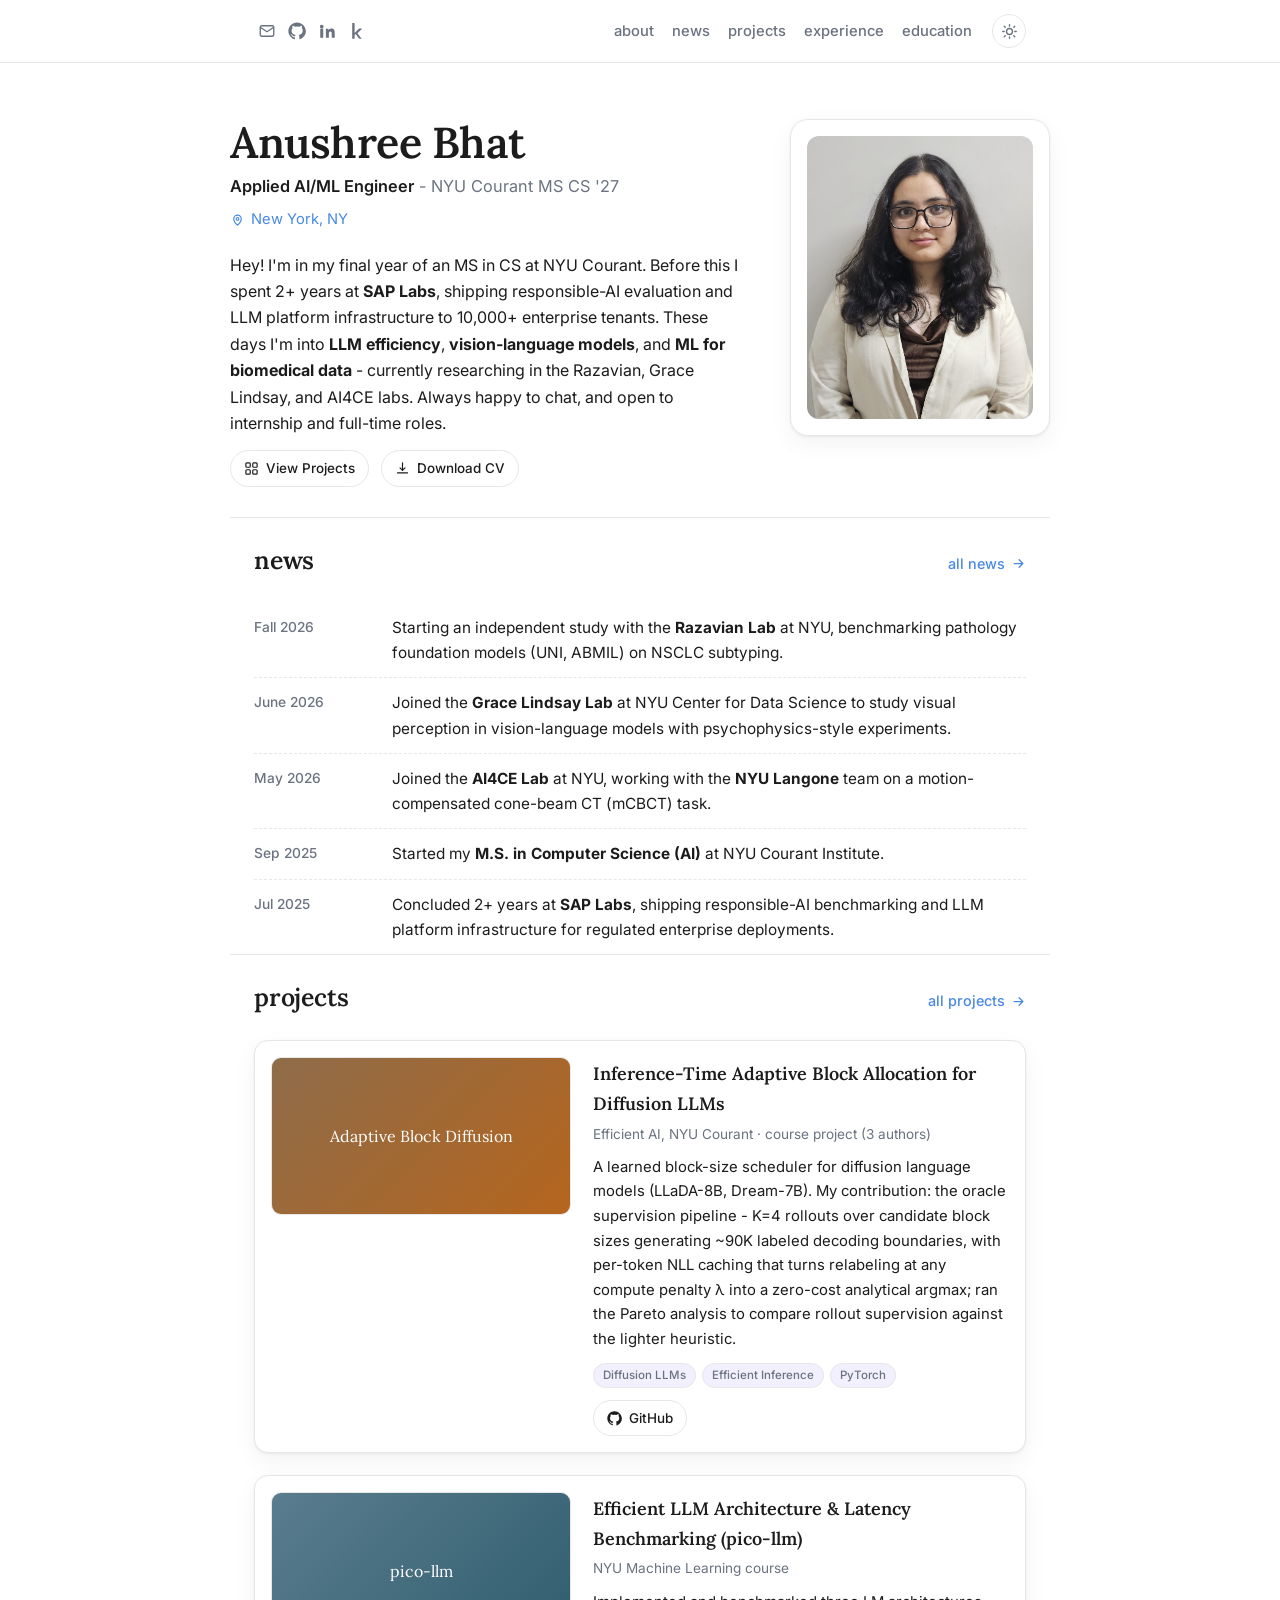
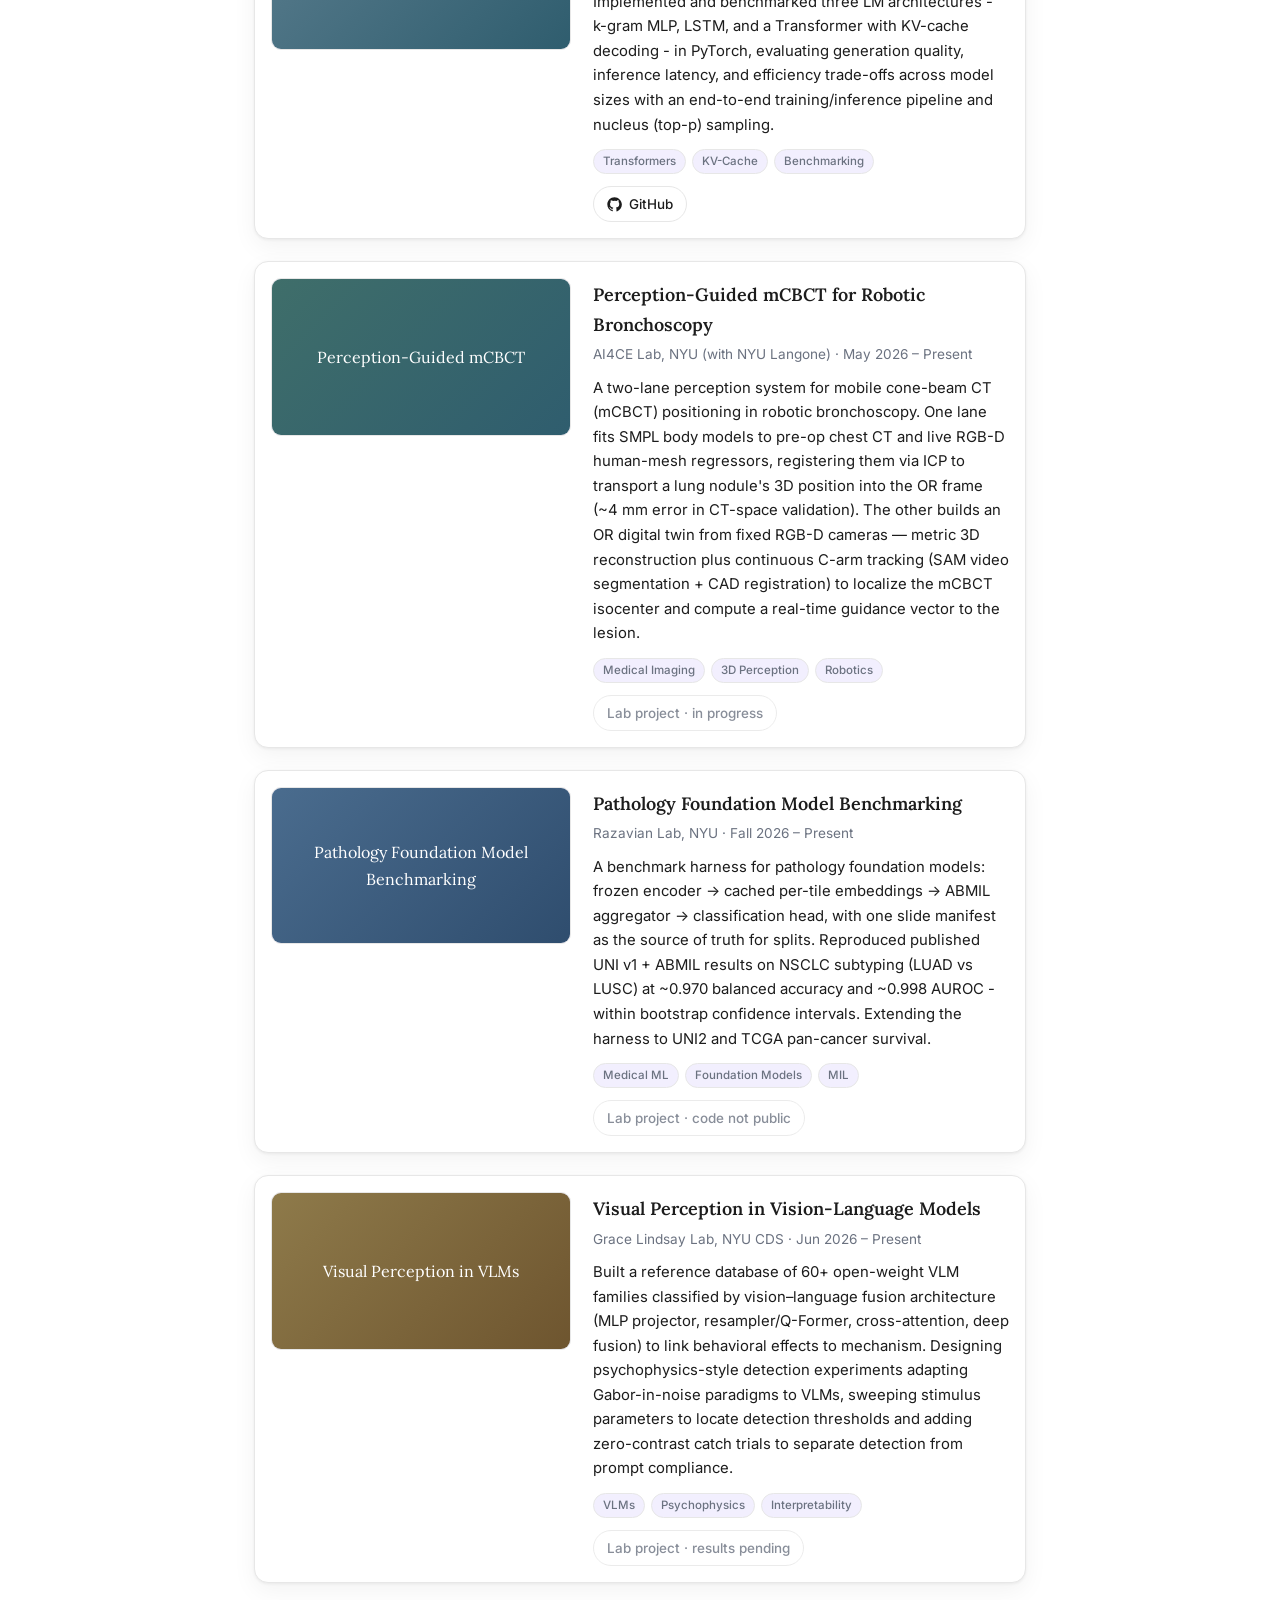
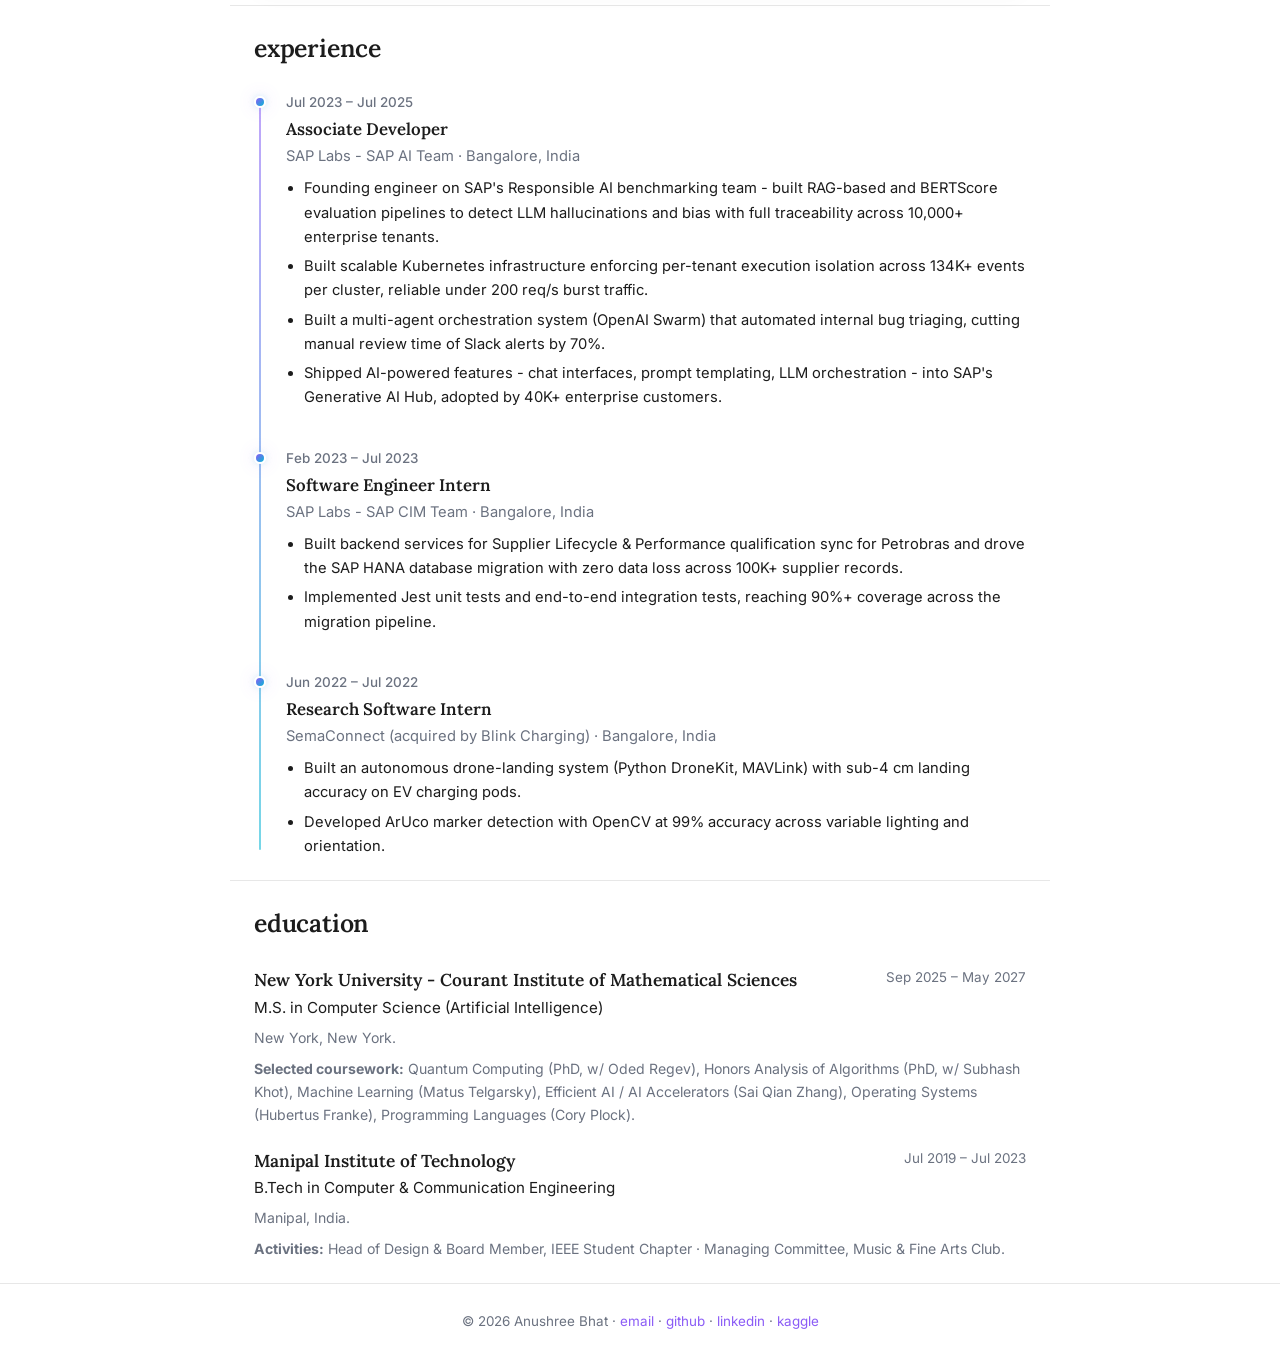
==== index.html @ 4635f07e "Add resume + CV/Projects buttons; update research projects (mCBCT, lab dates); about nav to home" ====
<!doctype html>
<html lang="en">
<head>
  <meta charset="utf-8" />
  <meta name="viewport" content="width=device-width, initial-scale=1" />
  <title>Anushree Bhat</title>
  <meta name="description" content="Anushree Bhat - NYU Courant MS CS '27. Applied ML, LLM systems, and computer vision research." />

  <!-- Fonts -->
  <link rel="preconnect" href="https://fonts.googleapis.com" />
  <link rel="preconnect" href="https://fonts.gstatic.com" crossorigin />
  <link href="https://fonts.googleapis.com/css2?family=Lora:ital,wght@0,400;0,500;0,600;0,700;1,400&family=Inter:wght@300;400;500;600&display=swap" rel="stylesheet" />

  <link rel="stylesheet" href="style.css" />
</head>
<body>

  <!-- ============ NAV ============ -->
  <nav>
    <div class="nav-inner">
      <div class="socials">
        <a href="mailto:anushreebhat2001@gmail.com" title="Email" aria-label="Email">
          <svg viewBox="0 0 24 24" fill="none" stroke="currentColor" stroke-width="1.8"><rect x="3" y="5" width="18" height="14" rx="2"/><path d="m3 7 9 6 9-6"/></svg>
        </a>
        <a href="https://github.com/anushreebhat2001" target="_blank" rel="noopener" title="GitHub" aria-label="GitHub">
          <svg viewBox="0 0 24 24" fill="currentColor"><path d="M12 .5C5.7.5.5 5.7.5 12c0 5.1 3.3 9.4 7.9 10.9.6.1.8-.2.8-.6v-2c-3.2.7-3.9-1.5-3.9-1.5-.5-1.3-1.3-1.7-1.3-1.7-1.1-.7.1-.7.1-.7 1.2.1 1.8 1.2 1.8 1.2 1 1.8 2.8 1.3 3.5 1 .1-.8.4-1.3.7-1.6-2.6-.3-5.3-1.3-5.3-5.7 0-1.3.5-2.3 1.2-3.1-.1-.3-.5-1.5.1-3.1 0 0 1-.3 3.3 1.2a11.5 11.5 0 0 1 6 0C17.3 4.7 18.3 5 18.3 5c.6 1.6.2 2.8.1 3.1.8.8 1.2 1.8 1.2 3.1 0 4.4-2.7 5.4-5.3 5.7.4.4.8 1.1.8 2.2v3.3c0 .4.2.7.8.6 4.6-1.5 7.9-5.8 7.9-10.9C23.5 5.7 18.3.5 12 .5Z"/></svg>
        </a>
        <a href="https://www.linkedin.com/in/anushreebhat2001" target="_blank" rel="noopener" title="LinkedIn" aria-label="LinkedIn">
          <svg viewBox="0 0 24 24" fill="currentColor"><path d="M4.98 3.5a2.5 2.5 0 1 1 0 5 2.5 2.5 0 0 1 0-5ZM3 9h4v12H3V9Zm7 0h3.8v1.7h.1c.5-1 1.8-2 3.7-2 4 0 4.7 2.6 4.7 6V21h-4v-5.3c0-1.3 0-2.9-1.8-2.9s-2 1.4-2 2.8V21h-4V9Z"/></svg>
        </a>
        <a href="https://www.kaggle.com/anushreebhat" target="_blank" rel="noopener" title="Kaggle" aria-label="Kaggle">
          <svg viewBox="0 0 24 24" fill="currentColor"><path d="M18.8 22.1c0 .2-.1.3-.4.3h-3c-.2 0-.4-.1-.6-.3l-4.7-6-1.3 1.3v4.6c0 .2-.1.3-.4.3H6c-.2 0-.4-.1-.4-.3V1.6c0-.2.1-.3.4-.3h2.4c.2 0 .4.1.4.3v13.1l5.7-5.8c.2-.2.4-.3.6-.3h3.1c.2 0 .3.1.4.2 0 .2 0 .3-.1.4l-6 5.8 6.2 7.9c.1.1.1.2.1.2Z"/></svg>
        </a>
      </div>
      <div class="nav-links">
        <a class="page" href="index.html">about</a>
        <a class="page" href="#news">news</a>
        <a class="page" href="#projects">projects</a>
        <a class="page" href="#experience">experience</a>
        <a class="page" href="#education">education</a>
        <button id="theme-toggle" class="theme-toggle" type="button" title="Toggle light / dark" aria-label="Toggle light / dark">
          <svg class="icon-sun" viewBox="0 0 24 24" fill="none" stroke="currentColor" stroke-width="1.9" stroke-linecap="round"><circle cx="12" cy="12" r="4.2"/><path d="M12 2.5v2M12 19.5v2M4.6 4.6l1.4 1.4M18 18l1.4 1.4M2.5 12h2M19.5 12h2M4.6 19.4 6 18M18 6l1.4-1.4"/></svg>
          <svg class="icon-moon" viewBox="0 0 24 24" fill="currentColor"><path d="M21 12.8A8.5 8.5 0 1 1 11.2 3a6.8 6.8 0 0 0 9.8 9.8Z"/></svg>
        </button>
      </div>
    </div>
  </nav>

  <span id="top"></span>

  <!-- ============ HERO / ABOUT ============ -->
  <header class="hero wrap" id="about">
    <div class="hero-grid">
      <div>
        <h1 class="name">Anushree Bhat</h1>
        <p class="tagline"><strong>Applied AI/ML Engineer</strong> - NYU Courant MS CS '27</p>
        <p class="location">
          <svg viewBox="0 0 24 24" fill="none" stroke="currentColor" stroke-width="1.9" stroke-linecap="round" stroke-linejoin="round"><path d="M12 21s-6-5.3-6-10a6 6 0 0 1 12 0c0 4.7-6 10-6 10Z"/><circle cx="12" cy="11" r="2.2"/></svg>
          New York, NY
        </p>
        <div class="bio">
          <p>
            Hey! I'm in my final year of an MS in CS at NYU Courant. Before this I spent 2+ years at
            <strong>SAP Labs</strong>, shipping responsible-AI evaluation and LLM platform infrastructure
            to 10,000+ enterprise tenants. These days I'm into <strong>LLM efficiency</strong>,
            <strong>vision-language models</strong>, and <strong>ML for biomedical data</strong> - currently
            researching in the Razavian, Grace Lindsay, and AI4CE labs. Always happy to chat, and open to
            internship and full-time roles.
          </p>
        </div>
        <div class="hero-cta">
          <a class="btn btn-primary" href="#projects">
            <svg viewBox="0 0 24 24" fill="none" stroke="currentColor" stroke-width="1.9" stroke-linecap="round" stroke-linejoin="round"><rect x="3" y="3" width="7" height="7" rx="1.5"/><rect x="14" y="3" width="7" height="7" rx="1.5"/><rect x="3" y="14" width="7" height="7" rx="1.5"/><rect x="14" y="14" width="7" height="7" rx="1.5"/></svg>
            View Projects
          </a>
          <a class="btn" href="resume.pdf" target="_blank" rel="noopener" download>
            <svg viewBox="0 0 24 24" fill="none" stroke="currentColor" stroke-width="1.9" stroke-linecap="round" stroke-linejoin="round"><path d="M12 3v12M8 11l4 4 4-4"/><path d="M4 19h16"/></svg>
            Download CV
          </a>
        </div>
      </div>
      <div class="profile-card">
        <div class="profile-photo">
          <img src="profile.png" alt="Anushree Bhat"
               onerror="this.style.display='none'; this.nextElementSibling.style.display='flex';" />
          <div class="monogram" style="display:none">AB</div>
        </div>
      </div>
    </div>
  </header>

  <!-- ============ NEWS (latest 5) ============ -->
  <section class="wrap" id="news">
    <div class="sec-head">
      <h2 class="sec">news</h2>
      <a class="sec-more" href="news.html">all news
        <svg viewBox="0 0 24 24" fill="none" stroke="currentColor" stroke-width="2" stroke-linecap="round" stroke-linejoin="round"><path d="M5 12h14M13 6l6 6-6 6"/></svg>
      </a>
    </div>
    <div class="news">
      <div class="news-row">
        <div class="news-date">Fall 2026</div>
        <div class="news-body">Starting an independent study with the <strong>Razavian Lab</strong> at NYU, benchmarking pathology foundation models (UNI, ABMIL) on NSCLC subtyping.</div>
      </div>
      <div class="news-row">
        <div class="news-date">June 2026</div>
        <div class="news-body">Joined the <strong>Grace Lindsay Lab</strong> at NYU Center for Data Science to study visual perception in vision-language models with psychophysics-style experiments.</div>
      </div>
      <div class="news-row">
        <div class="news-date">May 2026</div>
        <div class="news-body">Joined the <strong>AI4CE Lab</strong> at NYU, working with the <strong>NYU Langone</strong> team on a motion-compensated cone-beam CT (mCBCT) task.</div>
      </div>
      <div class="news-row">
        <div class="news-date">Sep 2025</div>
        <div class="news-body">Started my <strong>M.S. in Computer Science (AI)</strong> at NYU Courant Institute.</div>
      </div>
      <div class="news-row">
        <div class="news-date">Jul 2025</div>
        <div class="news-body">Concluded 2+ years at <strong>SAP Labs</strong>, shipping responsible-AI benchmarking and LLM platform infrastructure for regulated enterprise deployments.</div>
      </div>
    </div>
  </section>

  <!-- ============ PROJECTS ============ -->
  <section class="wrap" id="projects">
    <div class="sec-head">
      <h2 class="sec">projects</h2>
      <a class="sec-more" href="projects.html">all projects
        <svg viewBox="0 0 24 24" fill="none" stroke="currentColor" stroke-width="2" stroke-linecap="round" stroke-linejoin="round"><path d="M5 12h14M13 6l6 6-6 6"/></svg>
      </a>
    </div>
    <div class="projects">

      <!-- P1 -->
      <article class="proj">
        <a class="thumb" href="https://github.com/anushreebhat2001/adaptive-block-size" target="_blank" rel="noopener">
          <img src="https://opengraph.githubassets.com/preview/anushreebhat2001/adaptive-block-size" alt="adaptive-block-size repo preview"
               onerror="this.style.display='none'; this.nextElementSibling.style.display='flex';" />
          <div class="fallback" style="background:linear-gradient(135deg,#8e6c4a,#b5651d)">Adaptive Block Diffusion</div>
        </a>
        <div>
          <div class="proj-title">Inference-Time Adaptive Block Allocation for Diffusion LLMs</div>
          <div class="proj-meta">Efficient AI, NYU Courant · course project (3 authors)</div>
          <div class="proj-desc">
            A learned block-size scheduler for diffusion language models (LLaDA-8B, Dream-7B).
            <span>My contribution:</span> the oracle supervision pipeline - K=4 rollouts over
            candidate block sizes generating ~90K labeled decoding boundaries, with per-token NLL caching
            that turns relabeling at any compute penalty λ into a zero-cost analytical argmax; ran the
            Pareto analysis to compare rollout supervision against the lighter heuristic.
          </div>
          <div class="tags"><span class="tag">Diffusion LLMs</span><span class="tag">Efficient Inference</span><span class="tag">PyTorch</span></div>
          <div class="links">
            <a class="btn" href="https://github.com/anushreebhat2001/adaptive-block-size" target="_blank" rel="noopener">
              <svg viewBox="0 0 24 24" fill="currentColor"><path d="M12 .5C5.7.5.5 5.7.5 12c0 5.1 3.3 9.4 7.9 10.9.6.1.8-.2.8-.6v-2c-3.2.7-3.9-1.5-3.9-1.5-.5-1.3-1.3-1.7-1.3-1.7-1.1-.7.1-.7.1-.7 1.2.1 1.8 1.2 1.8 1.2 1 1.8 2.8 1.3 3.5 1 .1-.8.4-1.3.7-1.6-2.6-.3-5.3-1.3-5.3-5.7 0-1.3.5-2.3 1.2-3.1-.1-.3-.5-1.5.1-3.1 0 0 1-.3 3.3 1.2a11.5 11.5 0 0 1 6 0C17.3 4.7 18.3 5 18.3 5c.6 1.6.2 2.8.1 3.1.8.8 1.2 1.8 1.2 3.1 0 4.4-2.7 5.4-5.3 5.7.4.4.8 1.1.8 2.2v3.3c0 .4.2.7.8.6 4.6-1.5 7.9-5.8 7.9-10.9C23.5 5.7 18.3.5 12 .5Z"/></svg>
              GitHub
            </a>
          </div>
        </div>
      </article>

      <!-- P6 pico-llm -->
      <article class="proj">
        <a class="thumb" href="https://github.com/anushreebhat2001/pico-llm" target="_blank" rel="noopener">
          <img src="https://opengraph.githubassets.com/preview/anushreebhat2001/pico-llm" alt="pico-llm repo preview"
               onerror="this.style.display='none'; this.nextElementSibling.style.display='flex';" />
          <div class="fallback" style="background:linear-gradient(135deg,#5a7d8e,#2f5d6e)">pico-llm</div>
        </a>
        <div>
          <div class="proj-title">Efficient LLM Architecture &amp; Latency Benchmarking (pico-llm)</div>
          <div class="proj-meta">NYU Machine Learning course</div>
          <div class="proj-desc">
            Implemented and benchmarked three LM architectures - k-gram MLP, LSTM, and a Transformer
            with KV-cache decoding - in PyTorch, evaluating generation quality, inference latency, and
            efficiency trade-offs across model sizes with an end-to-end training/inference pipeline and
            nucleus (top-p) sampling.
          </div>
          <div class="tags"><span class="tag">Transformers</span><span class="tag">KV-Cache</span><span class="tag">Benchmarking</span></div>
          <div class="links">
            <a class="btn" href="https://github.com/anushreebhat2001/pico-llm" target="_blank" rel="noopener">
              <svg viewBox="0 0 24 24" fill="currentColor"><path d="M12 .5C5.7.5.5 5.7.5 12c0 5.1 3.3 9.4 7.9 10.9.6.1.8-.2.8-.6v-2c-3.2.7-3.9-1.5-3.9-1.5-.5-1.3-1.3-1.7-1.3-1.7-1.1-.7.1-.7.1-.7 1.2.1 1.8 1.2 1.8 1.2 1 1.8 2.8 1.3 3.5 1 .1-.8.4-1.3.7-1.6-2.6-.3-5.3-1.3-5.3-5.7 0-1.3.5-2.3 1.2-3.1-.1-.3-.5-1.5.1-3.1 0 0 1-.3 3.3 1.2a11.5 11.5 0 0 1 6 0C17.3 4.7 18.3 5 18.3 5c.6 1.6.2 2.8.1 3.1.8.8 1.2 1.8 1.2 3.1 0 4.4-2.7 5.4-5.3 5.7.4.4.8 1.1.8 2.2v3.3c0 .4.2.7.8.6 4.6-1.5 7.9-5.8 7.9-10.9C23.5 5.7 18.3.5 12 .5Z"/></svg>
              GitHub
            </a>
          </div>
        </div>
      </article>

      <!-- AI4CE mCBCT bronchoscopy -->
      <article class="proj">
        <div class="thumb">
          <div class="fallback" style="display:flex; background:linear-gradient(135deg,#3f6e6a,#2f5d6e)">Perception-Guided mCBCT</div>
        </div>
        <div>
          <div class="proj-title">Perception-Guided mCBCT for Robotic Bronchoscopy</div>
          <div class="proj-meta">AI4CE Lab, NYU (with NYU Langone) · May 2026 – Present</div>
          <div class="proj-desc">
            A two-lane perception system for mobile cone-beam CT (mCBCT) positioning in robotic
            bronchoscopy. One lane fits SMPL body models to pre-op chest CT and live RGB-D human-mesh
            regressors, registering them via ICP to transport a lung nodule's 3D position into the OR
            frame (~4 mm error in CT-space validation). The other builds an OR digital twin from fixed
            RGB-D cameras — metric 3D reconstruction plus continuous C-arm tracking (SAM video segmentation
            + CAD registration) to localize the mCBCT isocenter and compute a real-time guidance vector to
            the lesion.
          </div>
          <div class="tags"><span class="tag">Medical Imaging</span><span class="tag">3D Perception</span><span class="tag">Robotics</span></div>
          <div class="links">
            <span class="btn disabled">Lab project · in progress</span>
          </div>
        </div>
      </article>

      <!-- P2 Pathology (research, no public repo) -->
      <article class="proj">
        <div class="thumb">
          <div class="fallback" style="display:flex; background:linear-gradient(135deg,#4a6c8e,#2f4d6e)">Pathology Foundation Model Benchmarking</div>
        </div>
        <div>
          <div class="proj-title">Pathology Foundation Model Benchmarking</div>
          <div class="proj-meta">Razavian Lab, NYU · Fall 2026 – Present</div>
          <div class="proj-desc">
            A benchmark harness for pathology foundation models: frozen encoder → cached per-tile embeddings
            → ABMIL aggregator → classification head, with one slide manifest as the source of truth for
            splits. Reproduced published UNI&nbsp;v1 + ABMIL results on NSCLC subtyping (LUAD vs LUSC) at
            ~0.970 balanced accuracy and ~0.998 AUROC - within bootstrap confidence intervals. Extending
            the harness to UNI2 and TCGA pan-cancer survival.
          </div>
          <div class="tags"><span class="tag">Medical ML</span><span class="tag">Foundation Models</span><span class="tag">MIL</span></div>
          <div class="links">
            <span class="btn disabled">Lab project · code not public</span>
          </div>
        </div>
      </article>

      <!-- P3 VLM perception (research, no public repo) -->
      <article class="proj">
        <div class="thumb">
          <div class="fallback" style="display:flex; background:linear-gradient(135deg,#8e7a4a,#6e552f)">Visual Perception in VLMs</div>
        </div>
        <div>
          <div class="proj-title">Visual Perception in Vision-Language Models</div>
          <div class="proj-meta">Grace Lindsay Lab, NYU CDS · Jun 2026 – Present</div>
          <div class="proj-desc">
            Built a reference database of 60+ open-weight VLM families classified by vision–language fusion
            architecture (MLP projector, resampler/Q-Former, cross-attention, deep fusion) to link
            behavioral effects to mechanism. Designing psychophysics-style detection experiments adapting
            Gabor-in-noise paradigms to VLMs, sweeping stimulus parameters to locate detection thresholds
            and adding zero-contrast catch trials to separate detection from prompt compliance.
          </div>
          <div class="tags"><span class="tag">VLMs</span><span class="tag">Psychophysics</span><span class="tag">Interpretability</span></div>
          <div class="links">
            <span class="btn disabled">Lab project · results pending</span>
          </div>
        </div>
      </article>

    </div>
  </section>

  <!-- ============ EXPERIENCE ============ -->
  <section class="wrap" id="experience">
    <h2 class="sec">experience</h2>
    <div class="timeline">
      <div class="tl-item">
        <span class="tl-marker"></span>
        <div class="tl-date">Jul 2023 – Jul 2025</div>
        <div class="xp-role">Associate Developer</div>
        <div class="xp-org">SAP Labs - SAP AI Team · Bangalore, India</div>
        <ul class="xp-bullets">
          <li>Founding engineer on SAP's Responsible AI benchmarking team - built RAG-based and BERTScore evaluation pipelines to detect LLM hallucinations and bias with full traceability across 10,000+ enterprise tenants.</li>
          <li>Built scalable Kubernetes infrastructure enforcing per-tenant execution isolation across 134K+ events per cluster, reliable under 200 req/s burst traffic.</li>
          <li>Built a multi-agent orchestration system (OpenAI Swarm) that automated internal bug triaging, cutting manual review time of Slack alerts by 70%.</li>
          <li>Shipped AI-powered features - chat interfaces, prompt templating, LLM orchestration - into SAP's Generative AI Hub, adopted by 40K+ enterprise customers.</li>
        </ul>
      </div>

      <div class="tl-item">
        <span class="tl-marker"></span>
        <div class="tl-date">Feb 2023 – Jul 2023</div>
        <div class="xp-role">Software Engineer Intern</div>
        <div class="xp-org">SAP Labs - SAP CIM Team · Bangalore, India</div>
        <ul class="xp-bullets">
          <li>Built backend services for Supplier Lifecycle &amp; Performance qualification sync for Petrobras and drove the SAP HANA database migration with zero data loss across 100K+ supplier records.</li>
          <li>Implemented Jest unit tests and end-to-end integration tests, reaching 90%+ coverage across the migration pipeline.</li>
        </ul>
      </div>

      <div class="tl-item">
        <span class="tl-marker"></span>
        <div class="tl-date">Jun 2022 – Jul 2022</div>
        <div class="xp-role">Research Software Intern</div>
        <div class="xp-org">SemaConnect (acquired by Blink Charging) · Bangalore, India</div>
        <ul class="xp-bullets">
          <li>Built an autonomous drone-landing system (Python DroneKit, MAVLink) with sub-4 cm landing accuracy on EV charging pods.</li>
          <li>Developed ArUco marker detection with OpenCV at 99% accuracy across variable lighting and orientation.</li>
        </ul>
      </div>
    </div>
  </section>

  <!-- ============ EDUCATION ============ -->
  <section class="wrap" id="education">
    <h2 class="sec">education</h2>
    <div class="edu">
      <div class="edu-item">
        <div>
          <div class="edu-school">New York University - Courant Institute of Mathematical Sciences</div>
          <div class="edu-degree">M.S. in Computer Science (Artificial Intelligence)</div>
        </div>
        <div class="edu-date">Sep 2025 – May 2027</div>
        <div class="edu-sub">New York, New York.
          <div style="margin-top:8px"><strong>Selected coursework:</strong> Quantum Computing (PhD, w/ Oded Regev), Honors Analysis of Algorithms (PhD, w/ Subhash Khot), Machine Learning (Matus Telgarsky), Efficient AI / AI Accelerators (Sai Qian Zhang), Operating Systems (Hubertus Franke), Programming Languages (Cory Plock).</div>
        </div>
      </div>

      <div class="edu-item">
        <div>
          <div class="edu-school">Manipal Institute of Technology</div>
          <div class="edu-degree">B.Tech in Computer &amp; Communication Engineering</div>
        </div>
        <div class="edu-date">Jul 2019 – Jul 2023</div>
        <div class="edu-sub">Manipal, India.
          <div style="margin-top:8px"><strong>Activities:</strong> Head of Design &amp; Board Member, IEEE Student Chapter · Managing Committee, Music &amp; Fine Arts Club.</div>
        </div>
      </div>
    </div>
  </section>

  <!-- ============ FOOTER ============ -->
  <footer>
    © 2026 Anushree Bhat ·
    <a href="mailto:anushreebhat2001@gmail.com">email</a> ·
    <a href="https://github.com/anushreebhat2001" target="_blank" rel="noopener">github</a> ·
    <a href="https://www.linkedin.com/in/anushreebhat2001" target="_blank" rel="noopener">linkedin</a> ·
    <a href="https://www.kaggle.com/anushreebhat" target="_blank" rel="noopener">kaggle</a>
  </footer>

  <script src="app.js"></script>

</body>
</html>
---- style.css ----
:root {
  --bg: #ffffff;
  --fg: #1c1c1c;
  --muted: #6b7280;
  --line: #e7e7e7;
  --accent: #8b5cf6;                 /* violet */
  --accent-2: #06b6d4;               /* cyan */
  --accent-soft: #f2effe;
  --glow: 0 0 18px rgba(139,92,246,.20), 0 0 6px rgba(6,182,212,.16);
  --glow-strong: 0 0 26px rgba(139,92,246,.32), 0 0 10px rgba(6,182,212,.24);
  --card: #ffffff;
  --shadow: 0 1px 3px rgba(0,0,0,.06), 0 8px 24px rgba(0,0,0,.05);
  --serif: 'Lora', Georgia, 'Times New Roman', serif;
  --sans: 'Inter', -apple-system, BlinkMacSystemFont, 'Segoe UI', sans-serif;
}
/* Dark palette shared by the OS-preference default and the explicit toggle */
@media (prefers-color-scheme: dark) {
  :root:not([data-theme="light"]) {
    --bg: #101015;
    --fg: #e7e7ee;
    --muted: #9aa0b0;
    --line: #262636;
    --accent: #a78bfa;               /* brighter violet on dark */
    --accent-2: #22d3ee;             /* brighter cyan on dark */
    --accent-soft: #1b1830;
    --glow: 0 0 20px rgba(167,139,250,.26), 0 0 8px rgba(34,211,238,.20);
    --glow-strong: 0 0 30px rgba(167,139,250,.42), 0 0 12px rgba(34,211,238,.30);
    --card: #17171f;
    --shadow: 0 1px 3px rgba(0,0,0,.35), 0 8px 24px rgba(0,0,0,.4);
  }
}
:root[data-theme="dark"] {
  --bg: #101015;
  --fg: #e7e7ee;
  --muted: #9aa0b0;
  --line: #262636;
  --accent: #a78bfa;
  --accent-2: #22d3ee;
  --accent-soft: #1b1830;
  --glow: 0 0 20px rgba(167,139,250,.26), 0 0 8px rgba(34,211,238,.20);
  --glow-strong: 0 0 30px rgba(167,139,250,.42), 0 0 12px rgba(34,211,238,.30);
  --card: #17171f;
  --shadow: 0 1px 3px rgba(0,0,0,.35), 0 8px 24px rgba(0,0,0,.4);
}
/* data-theme="light" simply keeps the :root defaults above */

* { box-sizing: border-box; }
html { scroll-behavior: smooth; }
body {
  margin: 0;
  background: var(--bg);
  color: var(--fg);
  font-family: var(--sans);
  font-weight: 400;
  line-height: 1.65;
  -webkit-font-smoothing: antialiased;
}
a { color: var(--accent); text-decoration: none; }
a:hover { text-decoration: underline; }

.wrap { max-width: 820px; margin: 0 auto; padding: 0 24px; }

/* ---------- NAV ---------- */
nav {
  position: sticky; top: 0; z-index: 50;
  background: color-mix(in srgb, var(--bg) 88%, transparent);
  backdrop-filter: saturate(180%) blur(10px);
  border-bottom: 1px solid var(--line);
}
.nav-inner {
  max-width: 820px; margin: 0 auto; padding: 14px 24px;
  display: flex; align-items: center; justify-content: space-between; gap: 16px;
  flex-wrap: wrap;
}
.brand { font-family: var(--serif); font-weight: 600; font-size: 1.12rem; letter-spacing: .2px; }
.brand a { color: var(--fg); }
.nav-links { display: flex; align-items: center; gap: 18px; flex-wrap: wrap; }
.nav-links a.page { color: var(--muted); font-size: .92rem; font-weight: 500; }
.nav-links a.page:hover { color: var(--accent); text-decoration: none; }
.nav-links a.page.active { color: var(--accent); }
.socials { display: flex; align-items: center; gap: 12px; margin-left: 4px; }
.socials a { color: var(--muted); display: inline-flex; }
.socials a:hover { color: var(--accent); }
.socials svg { width: 18px; height: 18px; }

/* Theme toggle */
.theme-toggle {
  display: inline-flex; align-items: center; justify-content: center;
  width: 34px; height: 34px; padding: 0; margin-left: 2px;
  border: 1px solid var(--line); border-radius: 50%;
  background: var(--card); color: var(--muted); cursor: pointer;
  transition: color .15s ease, border-color .15s ease, background .15s ease;
}
.theme-toggle:hover { color: var(--accent); border-color: var(--accent); background: var(--accent-soft); box-shadow: var(--glow); }
.theme-toggle svg { width: 17px; height: 17px; }
.theme-toggle .icon-moon { display: none; }
.theme-toggle .icon-sun { display: block; }
/* Show the icon that represents the CURRENT theme. */
@media (prefers-color-scheme: dark) {
  :root:not([data-theme="light"]) .theme-toggle .icon-sun { display: none; }
  :root:not([data-theme="light"]) .theme-toggle .icon-moon { display: block; }
}
:root[data-theme="dark"] .theme-toggle .icon-sun { display: none; }
:root[data-theme="dark"] .theme-toggle .icon-moon { display: block; }
:root[data-theme="light"] .theme-toggle .icon-sun { display: block; }
:root[data-theme="light"] .theme-toggle .icon-moon { display: none; }

/* ---------- HERO ---------- */
header.hero { padding: 56px 0 8px; }
.hero-grid {
  display: grid; grid-template-columns: 1fr 260px; gap: 44px; align-items: start;
}
h1.name {
  font-family: var(--serif); font-weight: 600; font-size: 2.7rem;
  margin: 0 0 6px; letter-spacing: -.5px; line-height: 1.1;
}
.tagline { color: var(--muted); font-size: 1.02rem; margin: 0 0 8px; }
.tagline strong { color: var(--fg); font-weight: 600; }
.location { display: inline-flex; align-items: center; gap: 6px; color: color-mix(in srgb, var(--accent) 50%, var(--accent-2) 50%); font-size: .92rem; margin: 0 0 20px; }
.location svg { width: 15px; height: 15px; }
.bio p { margin: 0 0 14px; }
.hero-cta { margin: 0 0 22px; display: flex; flex-wrap: wrap; gap: 12px; }
.btn-primary {
  color: #fff; border-color: transparent;
  background: linear-gradient(120deg, var(--accent), var(--accent-2));
}
.btn-primary:hover {
  color: #fff; border-color: transparent;
  background: linear-gradient(120deg, var(--accent), var(--accent-2));
  transform: translateY(-1px);
}
.btn-primary svg { width: 16px; height: 16px; }
/* no glow on the hero CTA buttons */
.hero-cta .btn, .hero-cta .btn:hover { box-shadow: none; }
/* Profile card */
.profile-card {
  width: 260px; background: var(--card); border: 1px solid var(--line);
  border-radius: 18px; padding: 16px; box-shadow: var(--shadow);
}
.profile-photo {
  position: relative; aspect-ratio: 4 / 5; overflow: hidden; border-radius: 12px;
  background: linear-gradient(135deg, #3a3a44, #22222a);
}
.profile-photo img { width: 100%; height: 100%; object-fit: cover; display: block; }
.profile-photo .monogram {
  width: 100%; height: 100%; display: flex; align-items: center; justify-content: center;
  font-family: var(--serif); font-weight: 600; font-size: 4.6rem; color: #fff;
  user-select: none;
}
.profile-caption { color: var(--muted); font-size: .9rem; margin: 14px 2px 13px; }
.profile-links { display: flex; flex-wrap: wrap; gap: 8px; }
.profile-links .btn { padding: 6px 14px; }

/* ---------- SECTIONS ---------- */
section { padding: 56px 0 40px; border-top: 1px solid var(--line); }
.sec-head {
  display: flex; align-items: baseline; justify-content: space-between;
  gap: 16px; flex-wrap: wrap; margin: 22px 0 22px;
}
.sec-head h2.sec { margin: 0; }
h2.sec {
  font-family: var(--serif); font-weight: 600; font-size: 1.55rem;
  margin: 22px 0 22px; letter-spacing: -.2px;
}
h2.sec .accent { color: var(--accent); }
h2.sec a.sec-link { color: inherit; display: inline-flex; align-items: center; gap: 7px; }
h2.sec a.sec-link:hover { color: var(--accent); text-decoration: none; }
h2.sec a.sec-link .chev { width: 18px; height: 18px; opacity: .55; transition: transform .15s ease, opacity .15s ease; }
h2.sec a.sec-link:hover .chev { transform: translateX(3px); opacity: 1; }

/* "see more" link that sits below a list */
.sec-more-wrap { margin-top: 10px; margin-bottom: 22px; }
.sec-more {
  display: inline-flex; align-items: center; gap: 6px;
  font-size: .9rem; font-weight: 500;
  color: color-mix(in srgb, var(--accent) 50%, var(--accent-2) 50%);
}
.sec-more:hover { color: color-mix(in srgb, var(--accent) 50%, var(--accent-2) 50%); }
.sec-more svg { width: 15px; height: 15px; transition: transform .15s ease; }
.sec-more:hover svg { transform: translateX(3px); }

/* ---------- PAGE HEADER (subpages) ---------- */
.page-header { padding: 48px 0 8px; }
.page-header h1 {
  font-family: var(--serif); font-weight: 600; font-size: 2.3rem;
  margin: 0 0 6px; letter-spacing: -.4px;
}
.page-header .sub { color: var(--muted); margin: 0; }
.back-link { display: inline-flex; align-items: center; gap: 6px; font-size: .9rem; font-weight: 500; margin-bottom: 18px; }
.back-link svg { width: 15px; height: 15px; }

/* ---------- NEWS ---------- */
.news { display: grid; gap: 0; }
.news.full { border-top: 1px solid var(--line); }
.news-row {
  display: grid; grid-template-columns: 120px 1fr; gap: 18px;
  padding: 12px 0; border-bottom: 1px dashed var(--line);
}
.news-row:last-child { border-bottom: none; }
.news-date { color: var(--muted); font-size: .86rem; font-weight: 500; padding-top: 1px; }
.news-body { font-size: .96rem; }

/* ---------- PROJECT FILTER ---------- */
.filters { display: flex; flex-wrap: wrap; gap: 10px; margin: 4px 0 28px; }
.filter-btn {
  font-family: var(--sans); font-size: .86rem; font-weight: 500;
  padding: 6px 15px; border-radius: 100px; cursor: pointer;
  border: 1px solid var(--line); color: var(--muted); background: var(--card);
  transition: color .15s ease, border-color .15s ease, background .15s ease;
}
.filter-btn:hover { color: var(--accent); border-color: var(--accent); box-shadow: var(--glow); }
.filter-btn.active { color: #fff; border-color: transparent; box-shadow: var(--glow); background: linear-gradient(120deg, var(--accent), var(--accent-2)); }
.filter-count { color: var(--muted); font-size: .86rem; margin: -14px 0 22px; }

/* ---------- PROJECTS ---------- */
.projects { display: grid; gap: 22px; margin-bottom: 22px; }
.proj[hidden] { display: none; }
.proj {
  display: grid; grid-template-columns: 300px 1fr; gap: 22px; align-items: start;
  background: var(--card); border: 1px solid var(--line); border-radius: 14px;
  padding: 16px; box-shadow: var(--shadow);
  transition: transform .18s ease, box-shadow .18s ease;
}
.proj:hover { transform: translateY(-2px); border-color: var(--accent); box-shadow: var(--glow); }
.thumb {
  position: relative; aspect-ratio: 1200 / 630; border-radius: 10px; overflow: hidden;
  border: 1px solid var(--line); background: var(--accent-soft);
}
.thumb img { width: 100%; height: 100%; object-fit: cover; display: block; }
.thumb .fallback {
  position: absolute; inset: 0; display: none; flex-direction: column;
  align-items: center; justify-content: center; text-align: center; padding: 14px;
  color: #fff; font-family: var(--serif);
}
.proj-title { font-family: var(--serif); font-weight: 600; font-size: 1.12rem; margin: 2px 0 4px; }
.proj-meta { color: var(--muted); font-size: .85rem; margin: 0 0 10px; }
.proj-desc { font-size: .93rem; margin: 0 0 12px; }
.proj-desc .role { color: var(--accent); font-weight: 500; }
.tags { display: flex; flex-wrap: wrap; gap: 6px; margin-bottom: 12px; }
.tag {
  font-size: .72rem; color: var(--muted); background: var(--accent-soft);
  border: 1px solid var(--line); padding: 2px 9px; border-radius: 100px; font-weight: 500;
}
.links { display: flex; flex-wrap: wrap; gap: 10px; }
.btn {
  display: inline-flex; align-items: center; gap: 7px;
  font-size: .84rem; font-weight: 500; padding: 6px 13px; border-radius: 100px;
  border: 1px solid var(--line); color: var(--fg); background: var(--bg);
  transition: background .15s ease, border-color .15s ease;
}
.btn:hover { text-decoration: none; border-color: var(--accent); color: var(--accent); background: var(--accent-soft); box-shadow: var(--glow); }
.btn svg { width: 15px; height: 15px; }
.btn.disabled { color: var(--muted); cursor: default; opacity: .8; }
.btn.disabled:hover { border-color: var(--line); color: var(--muted); background: var(--bg); }

/* ---------- EXPERIENCE (timeline) ---------- */
.timeline { position: relative; margin-bottom: 22px; }
.timeline::before {
  content: ''; position: absolute; left: 5px; top: 8px; bottom: 8px;
  width: 2px; border-radius: 2px;
  background: linear-gradient(var(--accent), var(--accent-2));
  opacity: .55;
}
.tl-item { position: relative; padding: 0 0 32px 32px; }
.tl-item:last-child { padding-bottom: 0; }
.tl-marker {
  position: absolute; left: 0; top: 5px; width: 12px; height: 12px;
  border-radius: 50%; border: 2px solid var(--bg);
  background: linear-gradient(135deg, var(--accent), var(--accent-2));
  box-shadow: var(--glow); z-index: 1;
}
.tl-date { color: var(--muted); font-size: .84rem; font-weight: 500; margin-bottom: 3px; }
.xp-role { font-family: var(--serif); font-weight: 600; font-size: 1.05rem; }
.xp-org { color: var(--muted); font-size: .92rem; }
.xp-bullets { margin: 8px 0 0; padding-left: 18px; }
.xp-bullets li { font-size: .92rem; margin-bottom: 5px; }

/* ---------- EDUCATION ---------- */
.edu { display: grid; gap: 20px; margin-bottom: 22px; }
.edu-item { display: grid; grid-template-columns: 1fr auto; gap: 4px 18px; }
.edu-school { font-family: var(--serif); font-weight: 600; font-size: 1.08rem; }
.edu-degree { color: var(--fg); font-size: .95rem; }
.edu-sub { color: var(--muted); font-size: .88rem; margin-top: 2px; grid-column: 1 / -1; }
.edu-date { color: var(--muted); font-size: .84rem; white-space: nowrap; text-align: right; }

/* ---------- SKILLS ---------- */
.skill-group { margin-bottom: 12px; }
.skill-group .label { font-weight: 600; font-size: .9rem; }
.skill-group .items { color: var(--muted); font-size: .9rem; }

/* ---------- FOOTER ---------- */
footer { border-top: 1px solid var(--line); padding: 26px 0 40px; text-align: center; color: var(--muted); font-size: .84rem; }

/* ---------- RESPONSIVE ---------- */
@media (max-width: 680px) {
  .hero-grid { grid-template-columns: 1fr; gap: 28px; }
  .profile-card { margin: 0 auto; order: -1; }
  .profile-photo .monogram { font-size: 3.8rem; }
  h1.name { font-size: 2.1rem; }
  .proj { grid-template-columns: 1fr; }
  .news-row { grid-template-columns: 84px 1fr; gap: 12px; }
  .xp-item, .edu-item { grid-template-columns: 1fr; }
  .xp-date, .edu-date { text-align: left; }
}
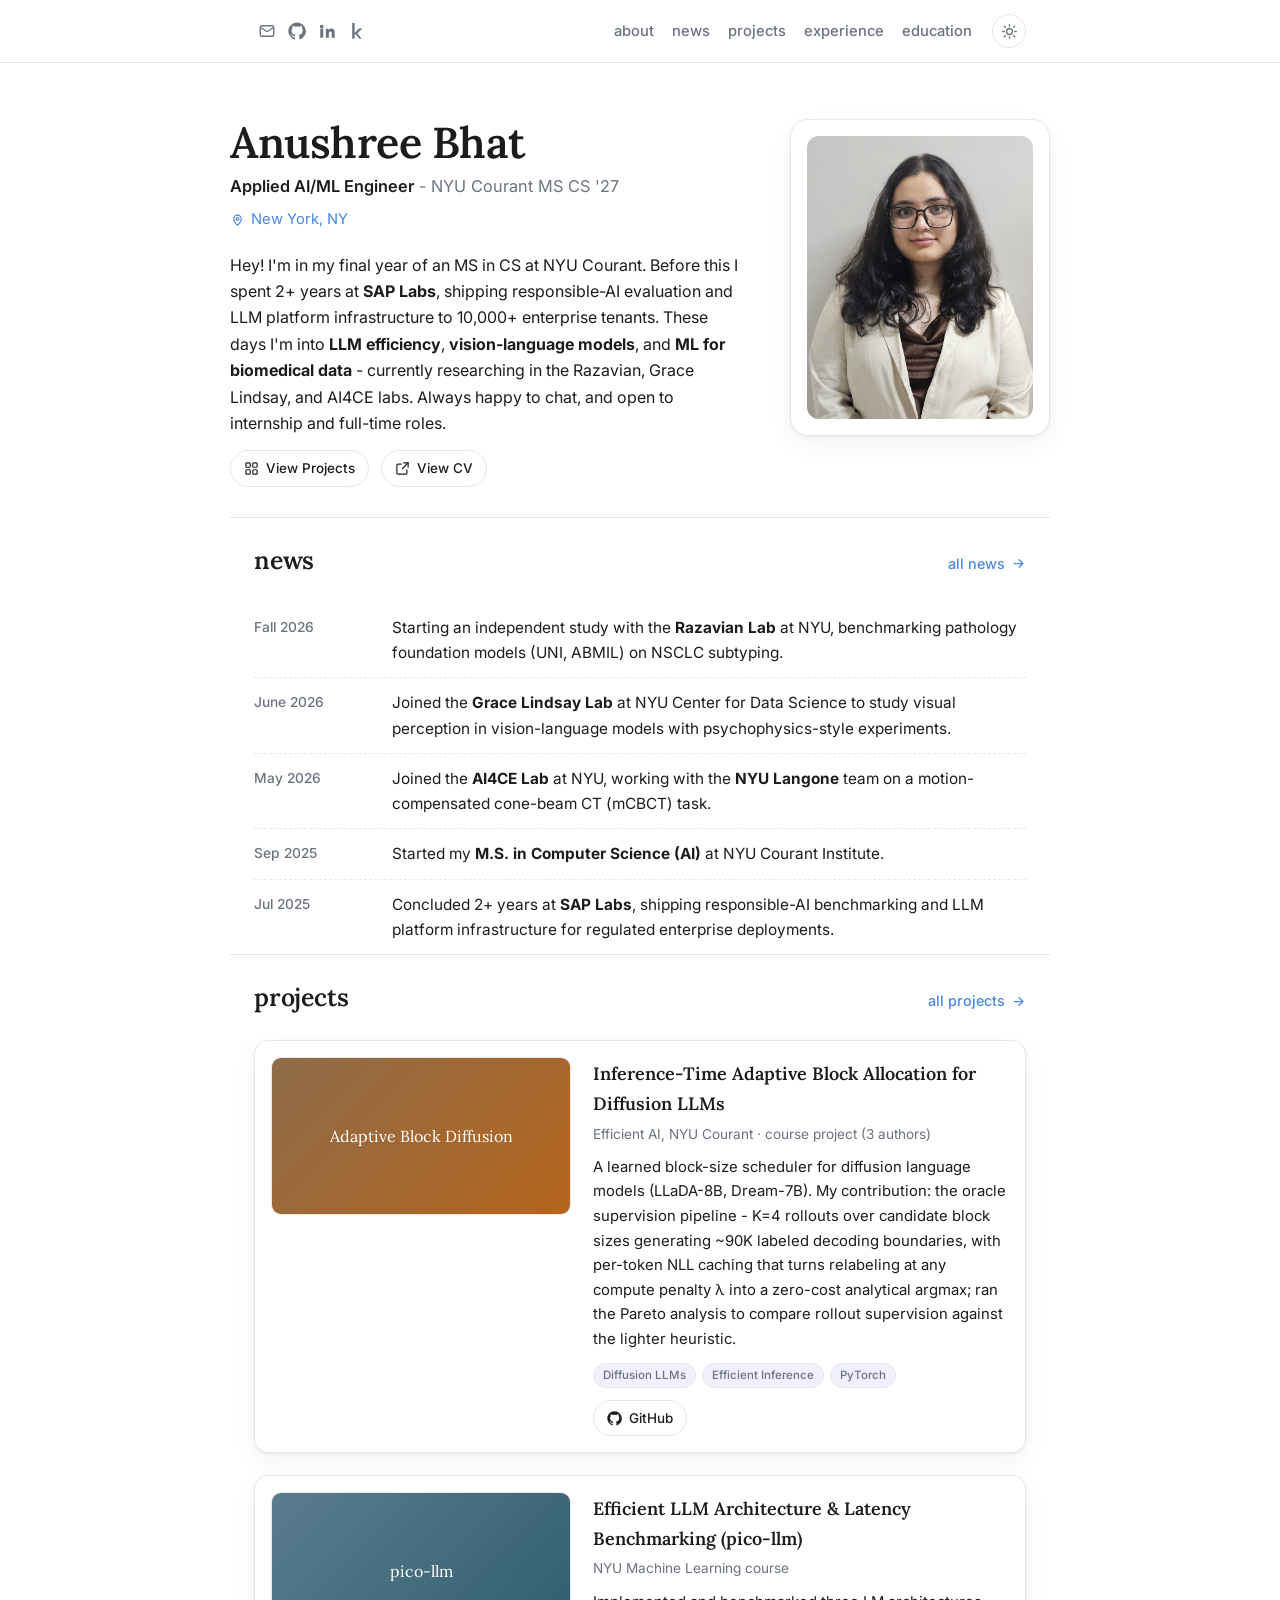
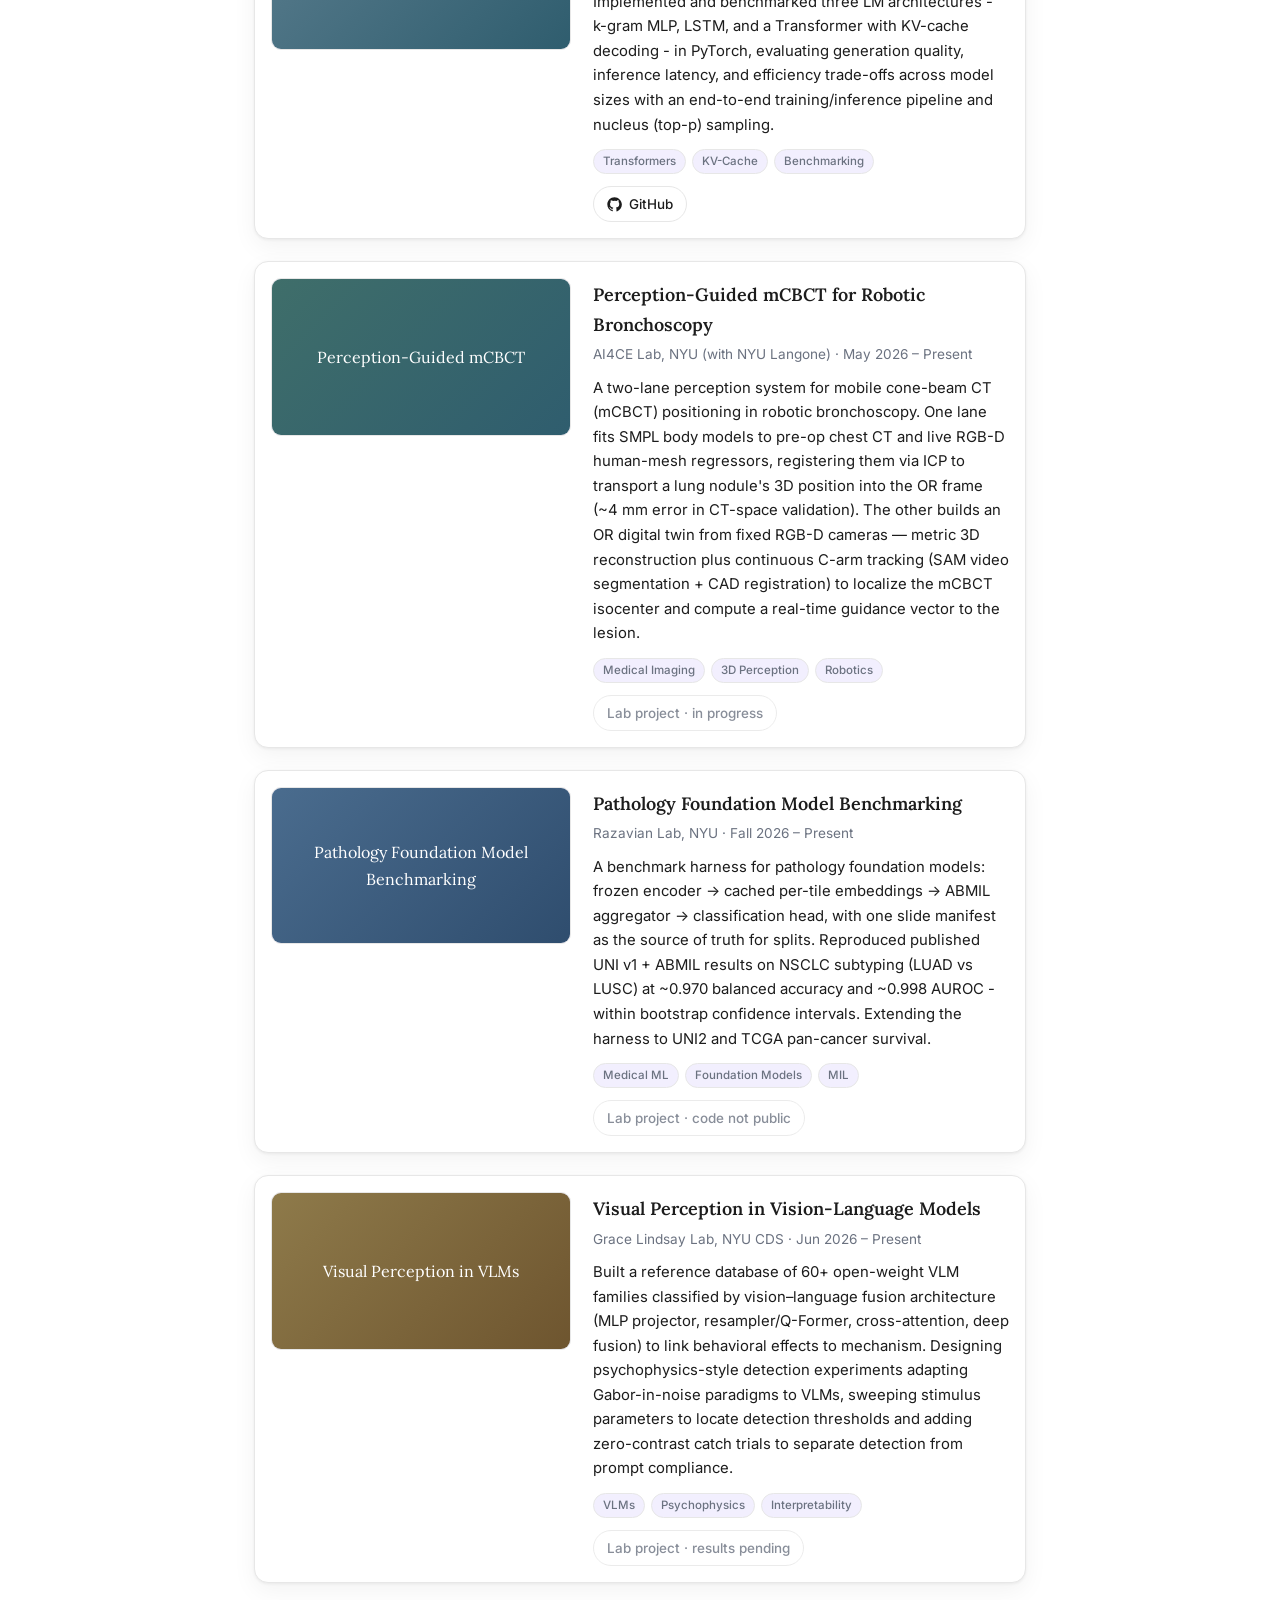
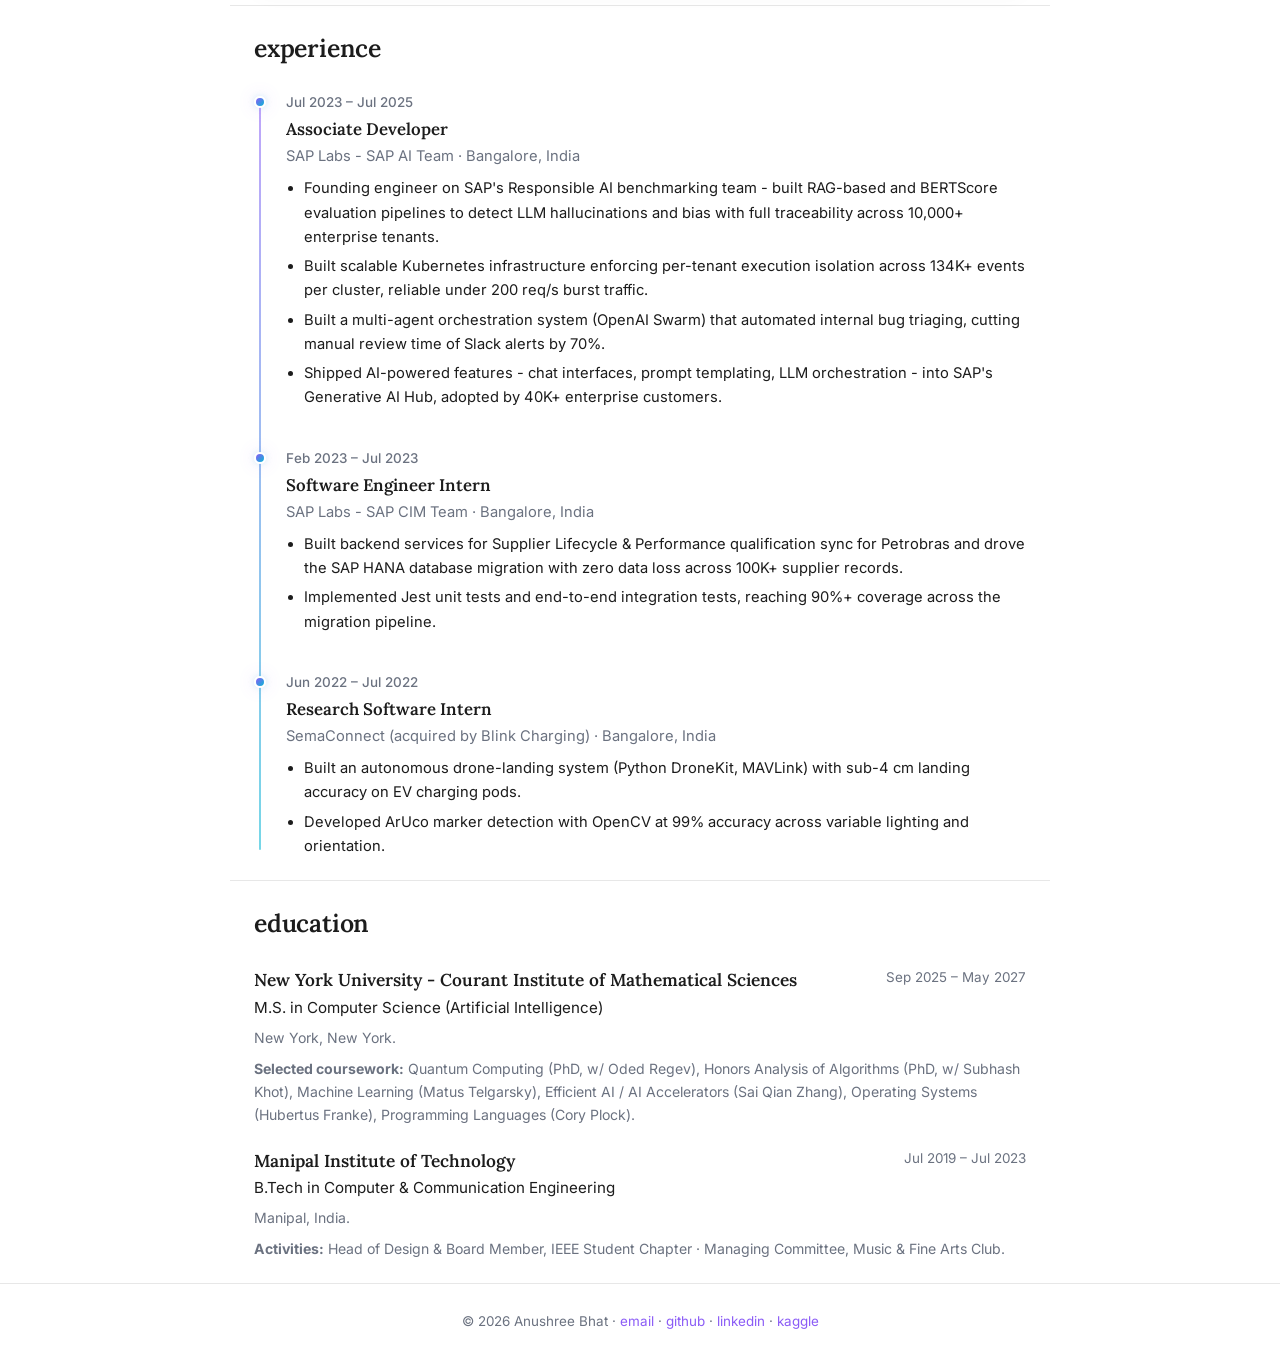
==== commit 904ce978: "Open CV in new tab instead of downloading" ====
--- a/index.html
+++ b/index.html
@@ -73,9 +73,9 @@
             <svg viewBox="0 0 24 24" fill="none" stroke="currentColor" stroke-width="1.9" stroke-linecap="round" stroke-linejoin="round"><rect x="3" y="3" width="7" height="7" rx="1.5"/><rect x="14" y="3" width="7" height="7" rx="1.5"/><rect x="3" y="14" width="7" height="7" rx="1.5"/><rect x="14" y="14" width="7" height="7" rx="1.5"/></svg>
             View Projects
           </a>
-          <a class="btn" href="resume.pdf" target="_blank" rel="noopener" download>
-            <svg viewBox="0 0 24 24" fill="none" stroke="currentColor" stroke-width="1.9" stroke-linecap="round" stroke-linejoin="round"><path d="M12 3v12M8 11l4 4 4-4"/><path d="M4 19h16"/></svg>
-            Download CV
+          <a class="btn" href="resume.pdf" target="_blank" rel="noopener">
+            <svg viewBox="0 0 24 24" fill="none" stroke="currentColor" stroke-width="1.9" stroke-linecap="round" stroke-linejoin="round"><path d="M14 3h7v7"/><path d="M21 3l-9 9"/><path d="M19 14v5a2 2 0 0 1-2 2H5a2 2 0 0 1-2-2V7a2 2 0 0 1 2-2h5"/></svg>
+            View CV
           </a>
         </div>
       </div>
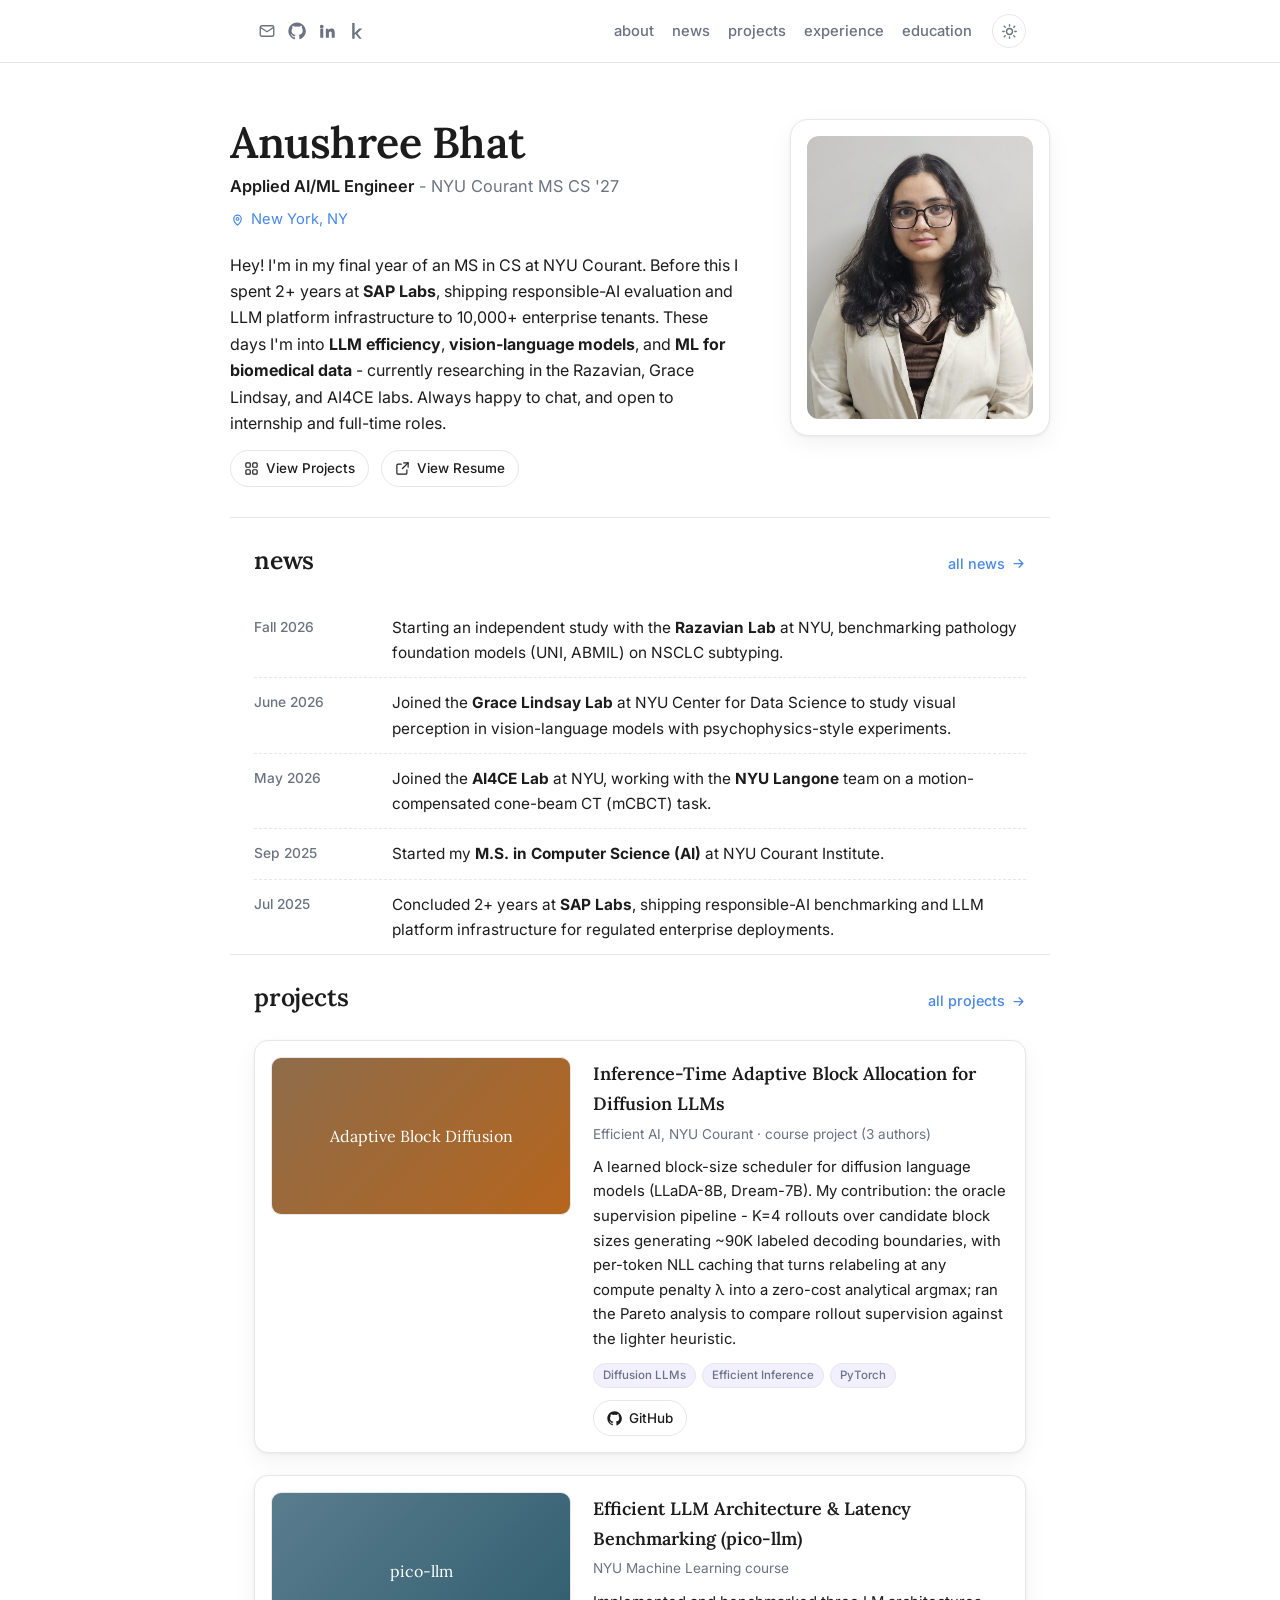
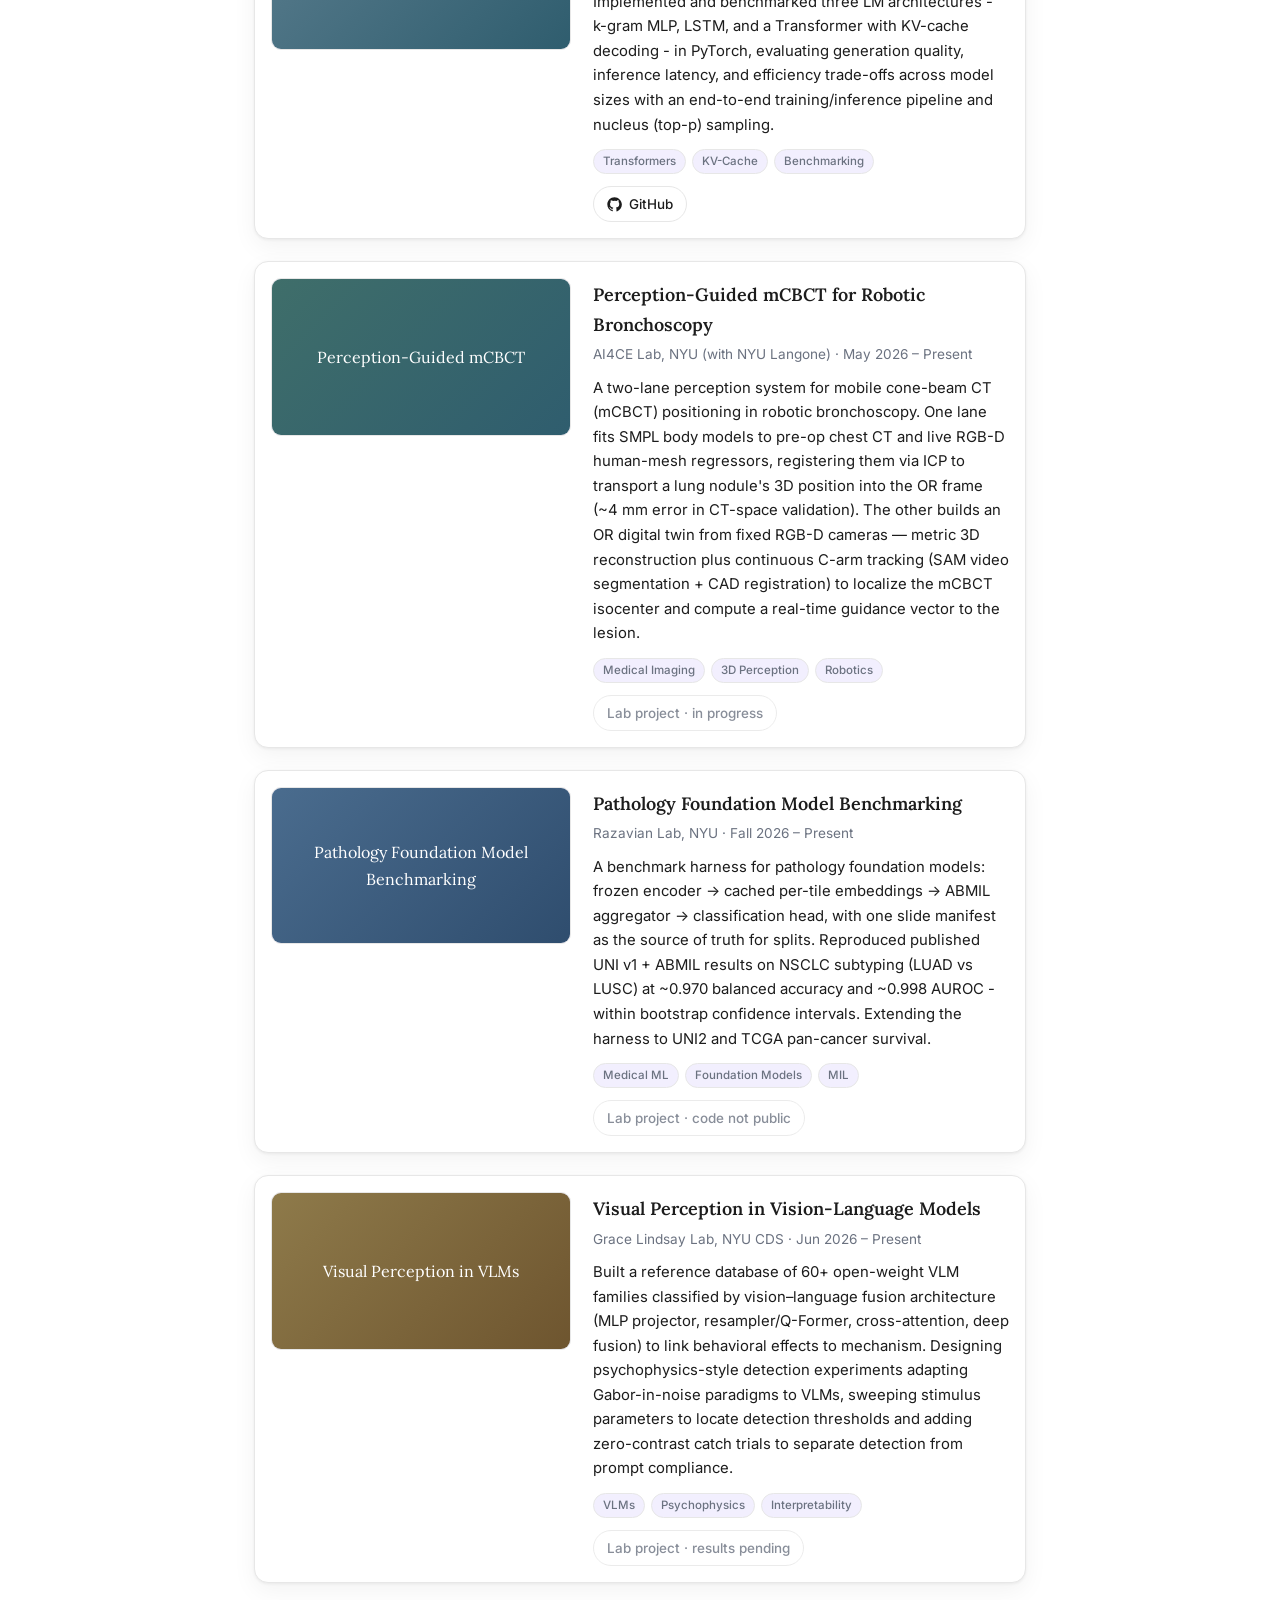
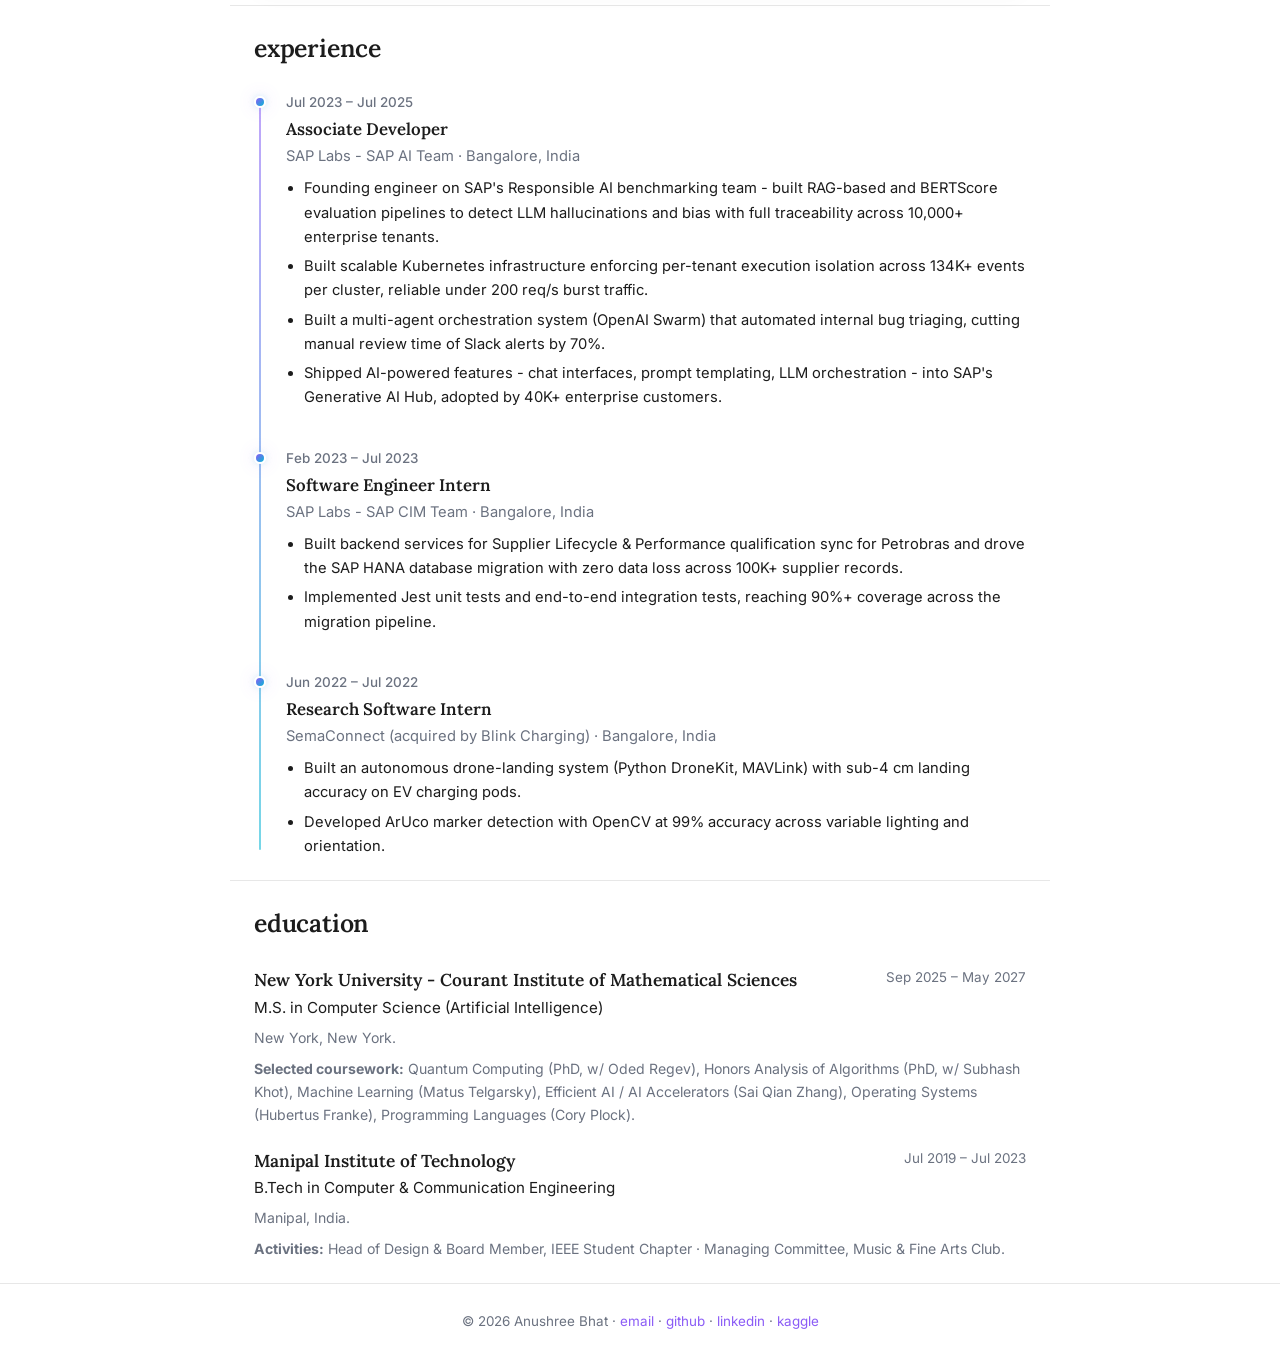
==== commit 9d1c7861: "Relabel CV button to View Resume" ====
--- a/index.html
+++ b/index.html
@@ -33,7 +33,7 @@
         </a>
       </div>
       <div class="nav-links">
-        <a class="page" href="index.html">about</a>
+        <a class="page" href="https://anushreebhat2001.github.io/">about</a>
         <a class="page" href="#news">news</a>
         <a class="page" href="#projects">projects</a>
         <a class="page" href="#experience">experience</a>
@@ -75,7 +75,7 @@
           </a>
           <a class="btn" href="resume.pdf" target="_blank" rel="noopener">
             <svg viewBox="0 0 24 24" fill="none" stroke="currentColor" stroke-width="1.9" stroke-linecap="round" stroke-linejoin="round"><path d="M14 3h7v7"/><path d="M21 3l-9 9"/><path d="M19 14v5a2 2 0 0 1-2 2H5a2 2 0 0 1-2-2V7a2 2 0 0 1 2-2h5"/></svg>
-            View CV
+            View Resume
           </a>
         </div>
       </div>
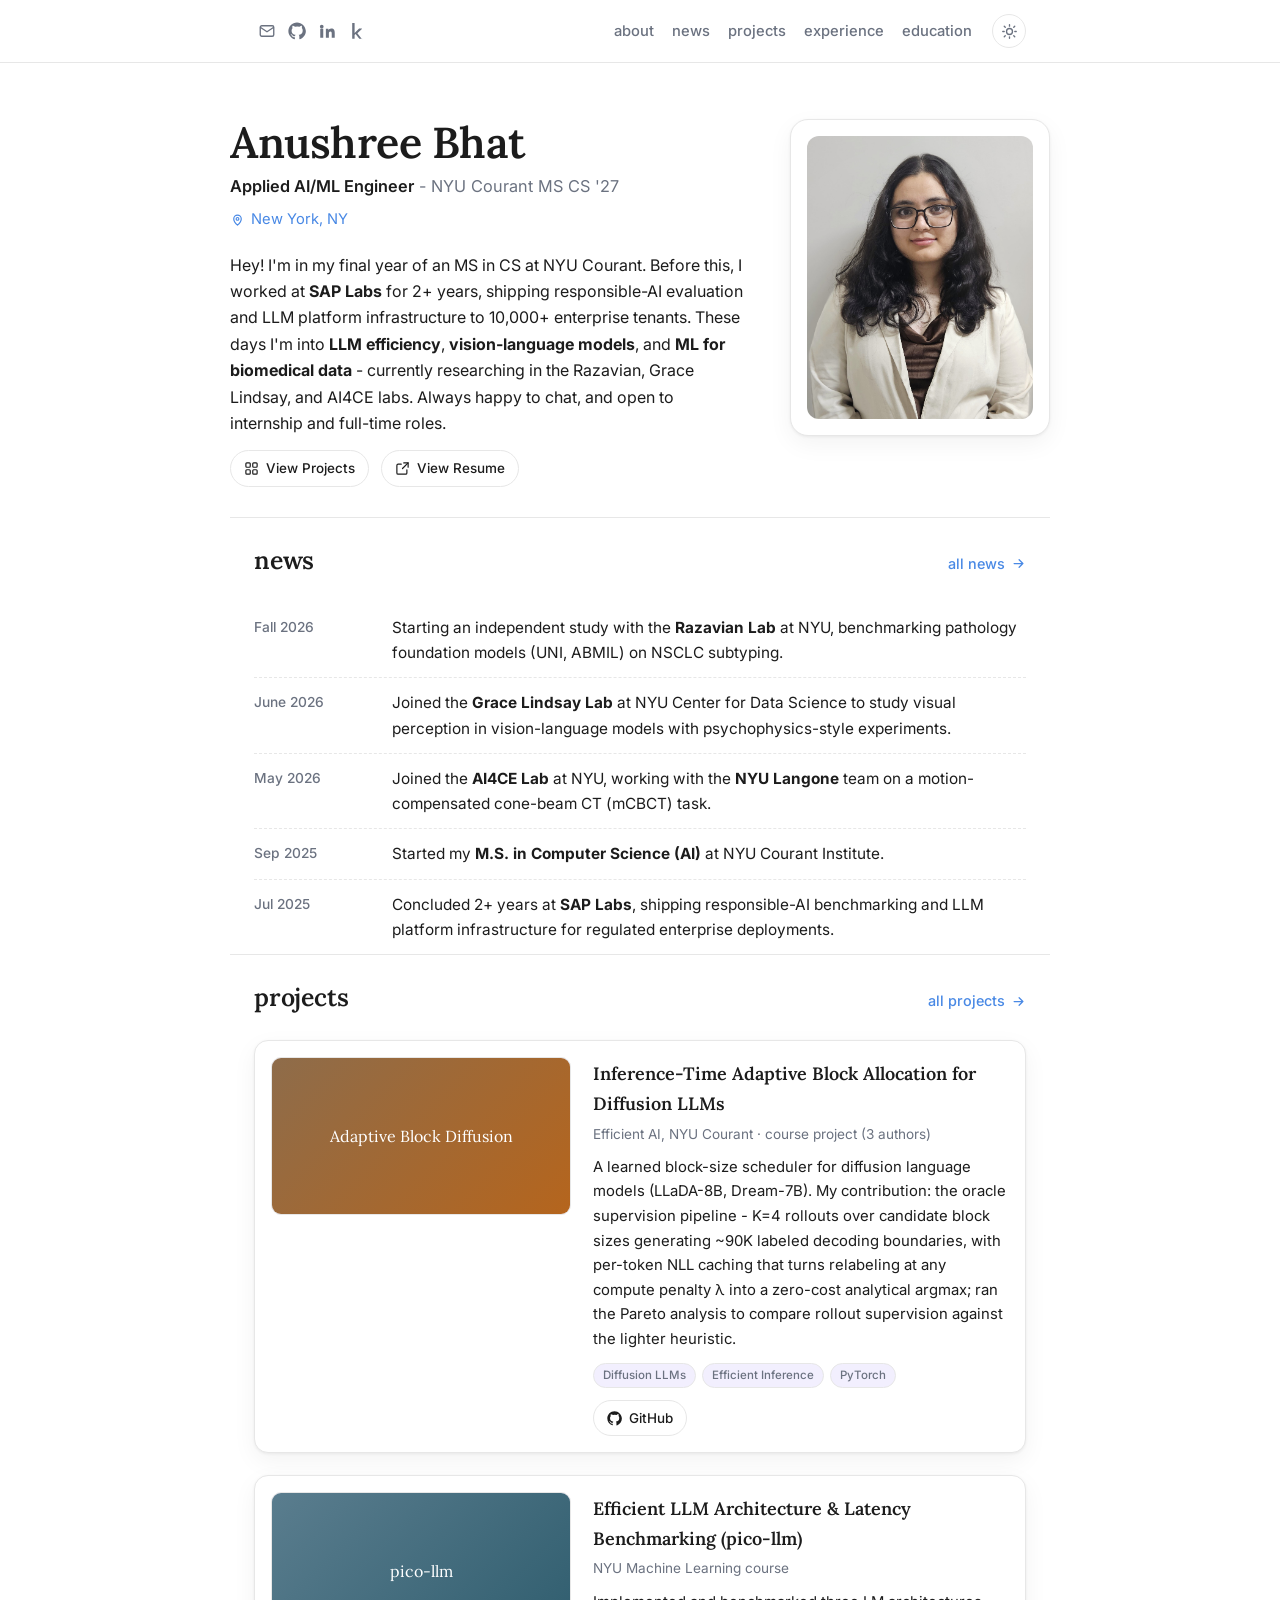
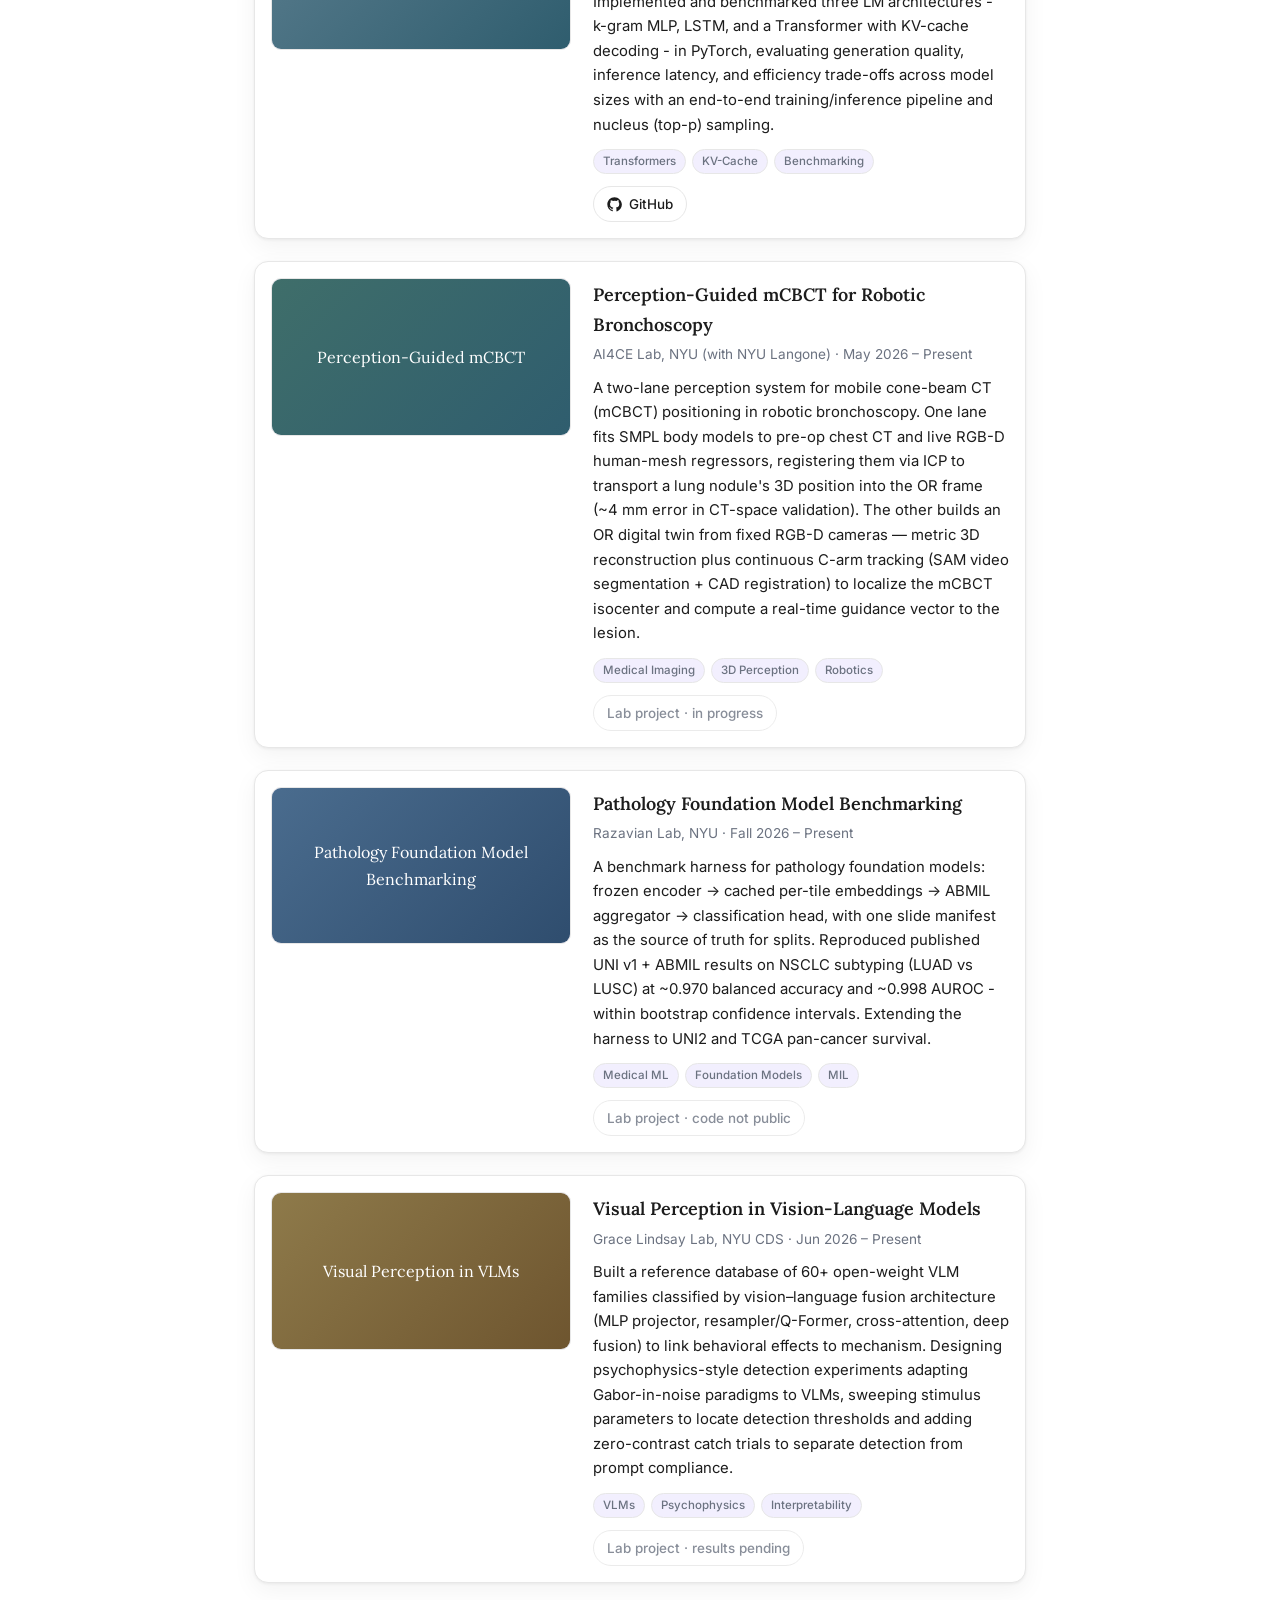
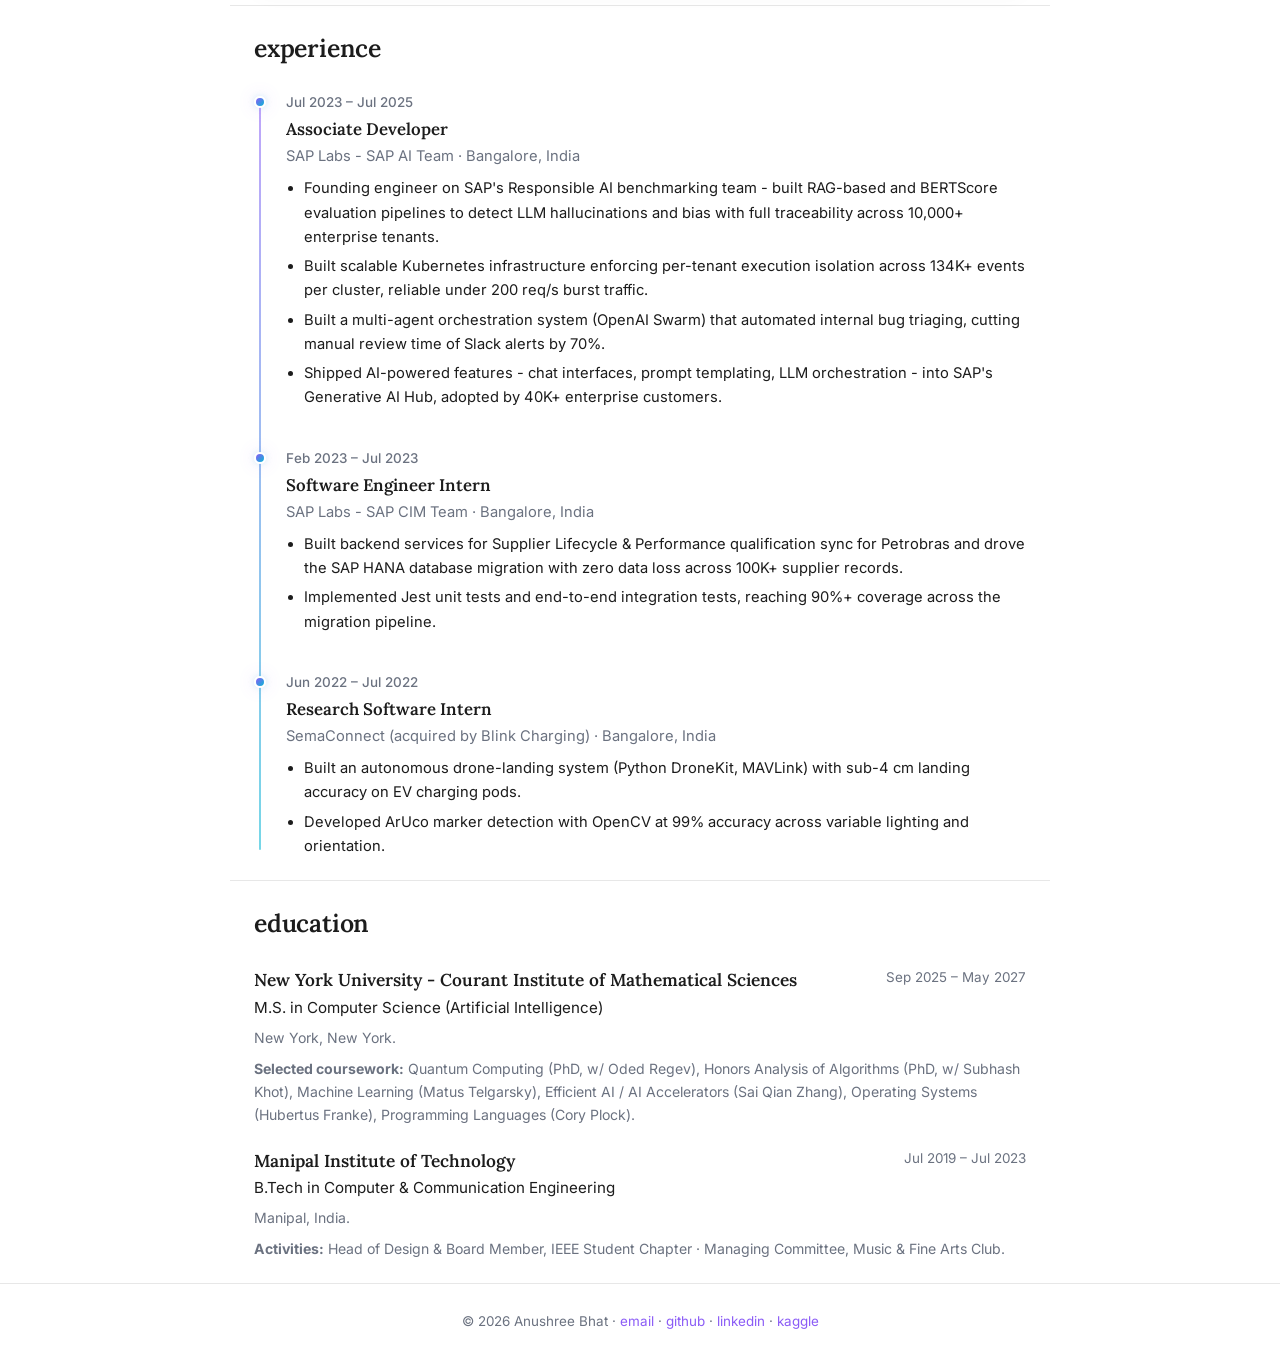
==== commit b0aedae3: "Revise bio text for accuracy and readability Updated bio to correct phrasing and improve clarity." ====
--- a/index.html
+++ b/index.html
@@ -60,8 +60,8 @@
         </p>
         <div class="bio">
           <p>
-            Hey! I'm in my final year of an MS in CS at NYU Courant. Before this I spent 2+ years at
-            <strong>SAP Labs</strong>, shipping responsible-AI evaluation and LLM platform infrastructure
+            Hey! I'm in my final year of an MS in CS at NYU Courant. Before this, I worked at
+            <strong>SAP Labs</strong> for 2+ years, shipping responsible-AI evaluation and LLM platform infrastructure
             to 10,000+ enterprise tenants. These days I'm into <strong>LLM efficiency</strong>,
             <strong>vision-language models</strong>, and <strong>ML for biomedical data</strong> - currently
             researching in the Razavian, Grace Lindsay, and AI4CE labs. Always happy to chat, and open to
--- a/style.css
+++ b/style.css
@@ -292,13 +292,53 @@
 footer { border-top: 1px solid var(--line); padding: 26px 0 40px; text-align: center; color: var(--muted); font-size: .84rem; }
 
 /* ---------- RESPONSIVE ---------- */
+@media (max-width: 820px) {
+  .wrap { padding: 0 20px; }
+  .nav-inner { padding: 12px 20px; }
+}
+
+/* Tablets / large phones */
 @media (max-width: 680px) {
-  .hero-grid { grid-template-columns: 1fr; gap: 28px; }
-  .profile-card { margin: 0 auto; order: -1; }
+  .wrap { padding: 0 18px; }
+
+  /* Nav: socials on top row, page links wrap onto their own row */
+  .nav-inner { padding: 11px 18px; gap: 10px 14px; }
+  .nav-links { gap: 15px; }
+  .nav-links a.page { font-size: .88rem; }
+  .socials { gap: 15px; margin-left: 0; }
+
+  /* Hero */
+  header.hero { padding: 34px 0 8px; }
+  .hero-grid { grid-template-columns: 1fr; gap: 26px; }
+  .profile-card { order: -1; margin: 0 auto; width: 100%; max-width: 240px; }
   .profile-photo .monogram { font-size: 3.8rem; }
-  h1.name { font-size: 2.1rem; }
+  h1.name { font-size: 2.2rem; }
+  .tagline { font-size: .98rem; }
+  .hero-cta .btn { flex: 1 1 auto; justify-content: center; }
+
+  /* Sections */
+  section { padding: 40px 0 32px; }
+  h2.sec { font-size: 1.4rem; }
+  .sec-head { margin: 18px 0 18px; }
+  .page-header { padding: 30px 0 6px; }
+  .page-header h1 { font-size: 1.9rem; }
+
+  /* Cards & rows */
   .proj { grid-template-columns: 1fr; }
-  .news-row { grid-template-columns: 84px 1fr; gap: 12px; }
+  .news-row { grid-template-columns: 76px 1fr; gap: 12px; }
   .xp-item, .edu-item { grid-template-columns: 1fr; }
   .xp-date, .edu-date { text-align: left; }
 }
+
+/* Small phones */
+@media (max-width: 430px) {
+  .nav-inner { justify-content: center; row-gap: 8px; }
+  .socials { width: 100%; justify-content: center; gap: 18px; }
+  .nav-links { width: 100%; justify-content: center; gap: 13px; }
+  h1.name { font-size: 1.95rem; }
+  .name, .bio, .tagline, .location, .hero-cta { text-align: left; }
+  .hero-cta { flex-direction: column; }
+  .hero-cta .btn { width: 100%; }
+  .news-row { grid-template-columns: 1fr; gap: 2px; }
+  .news-date { font-size: .8rem; opacity: .85; }
+}
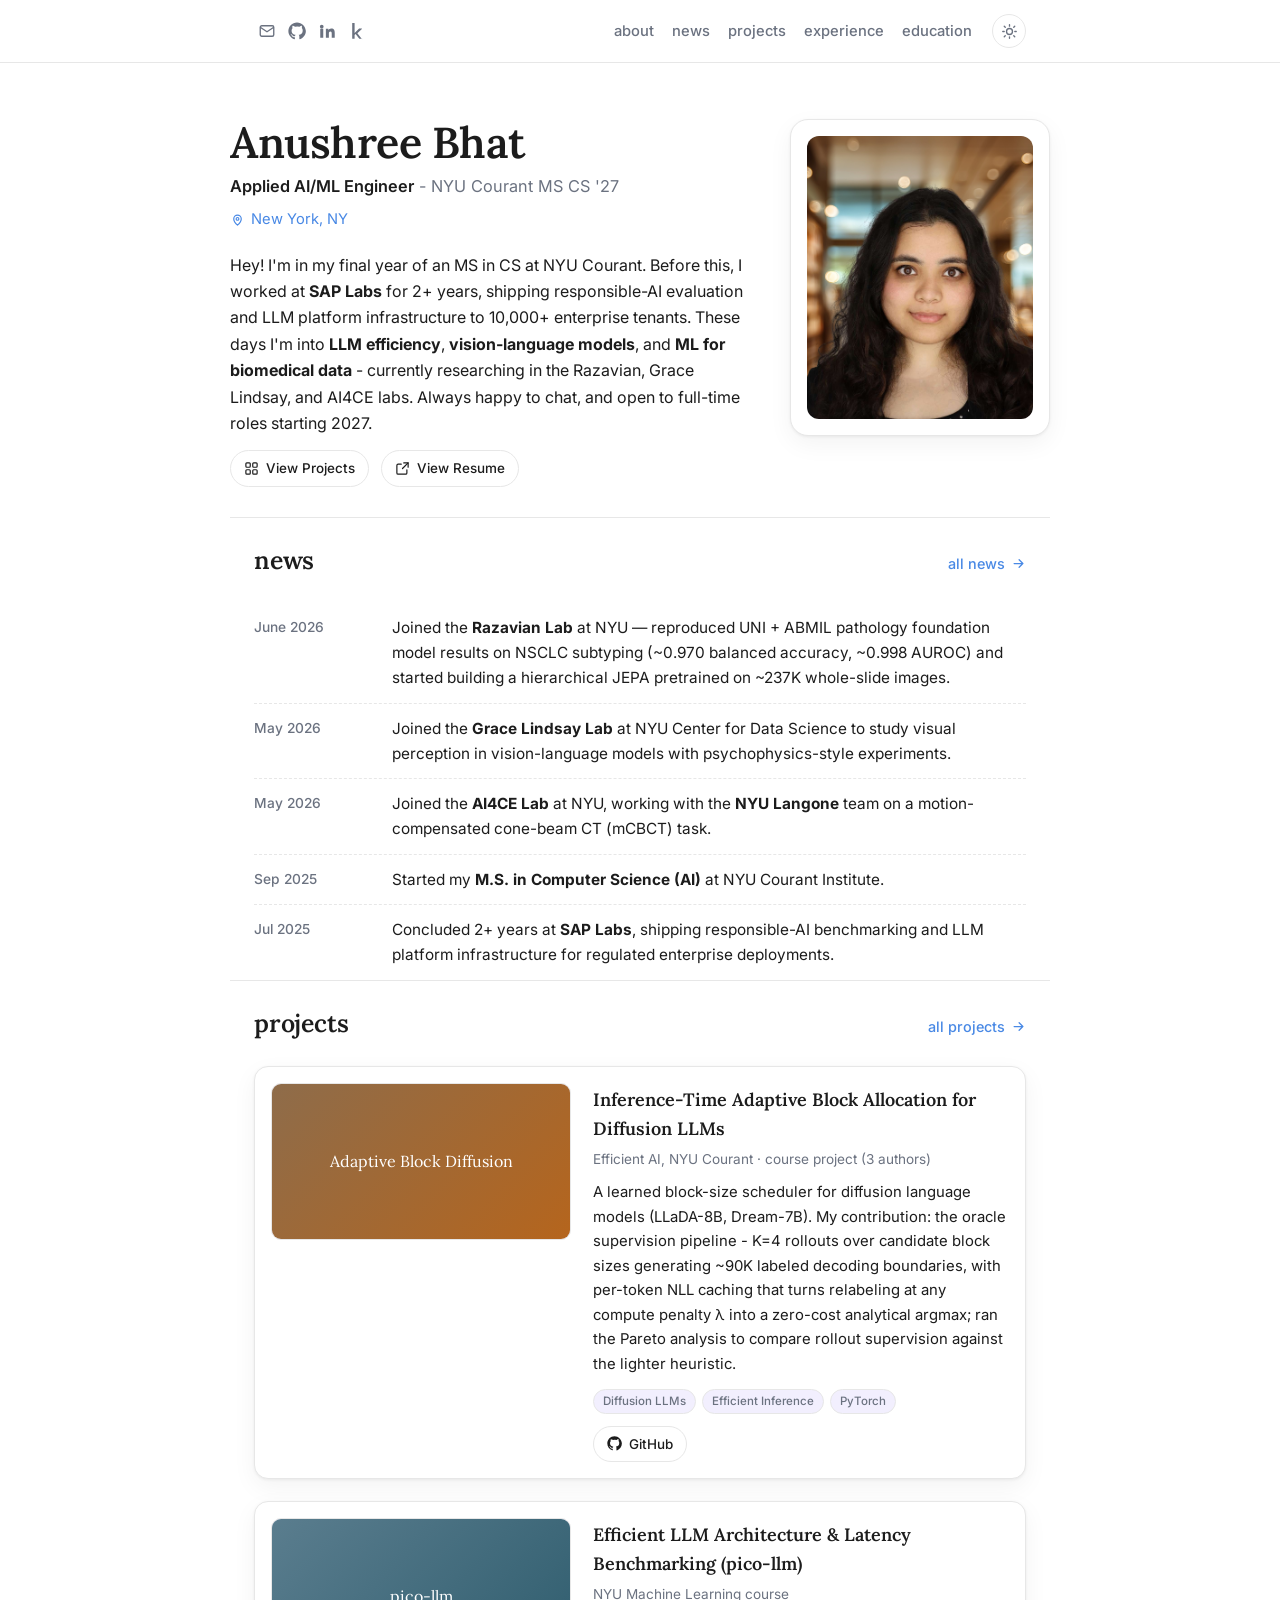
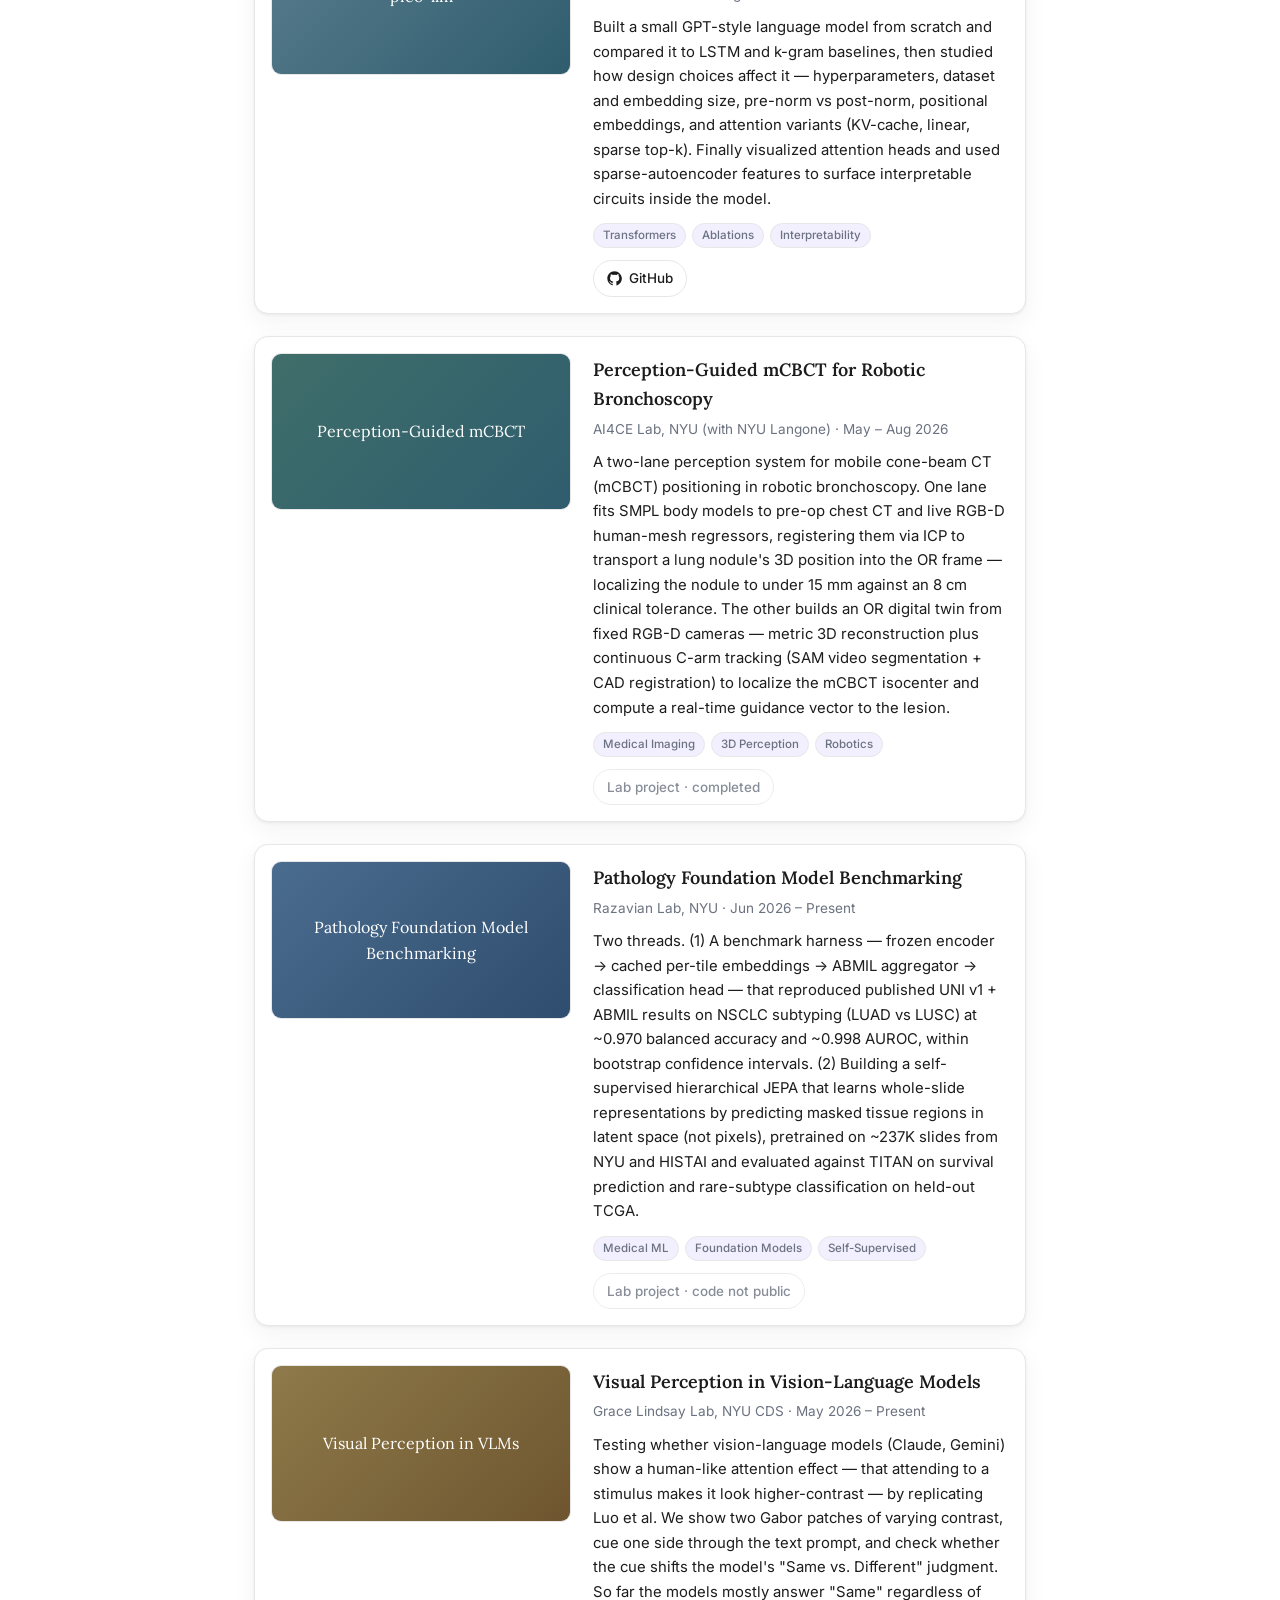
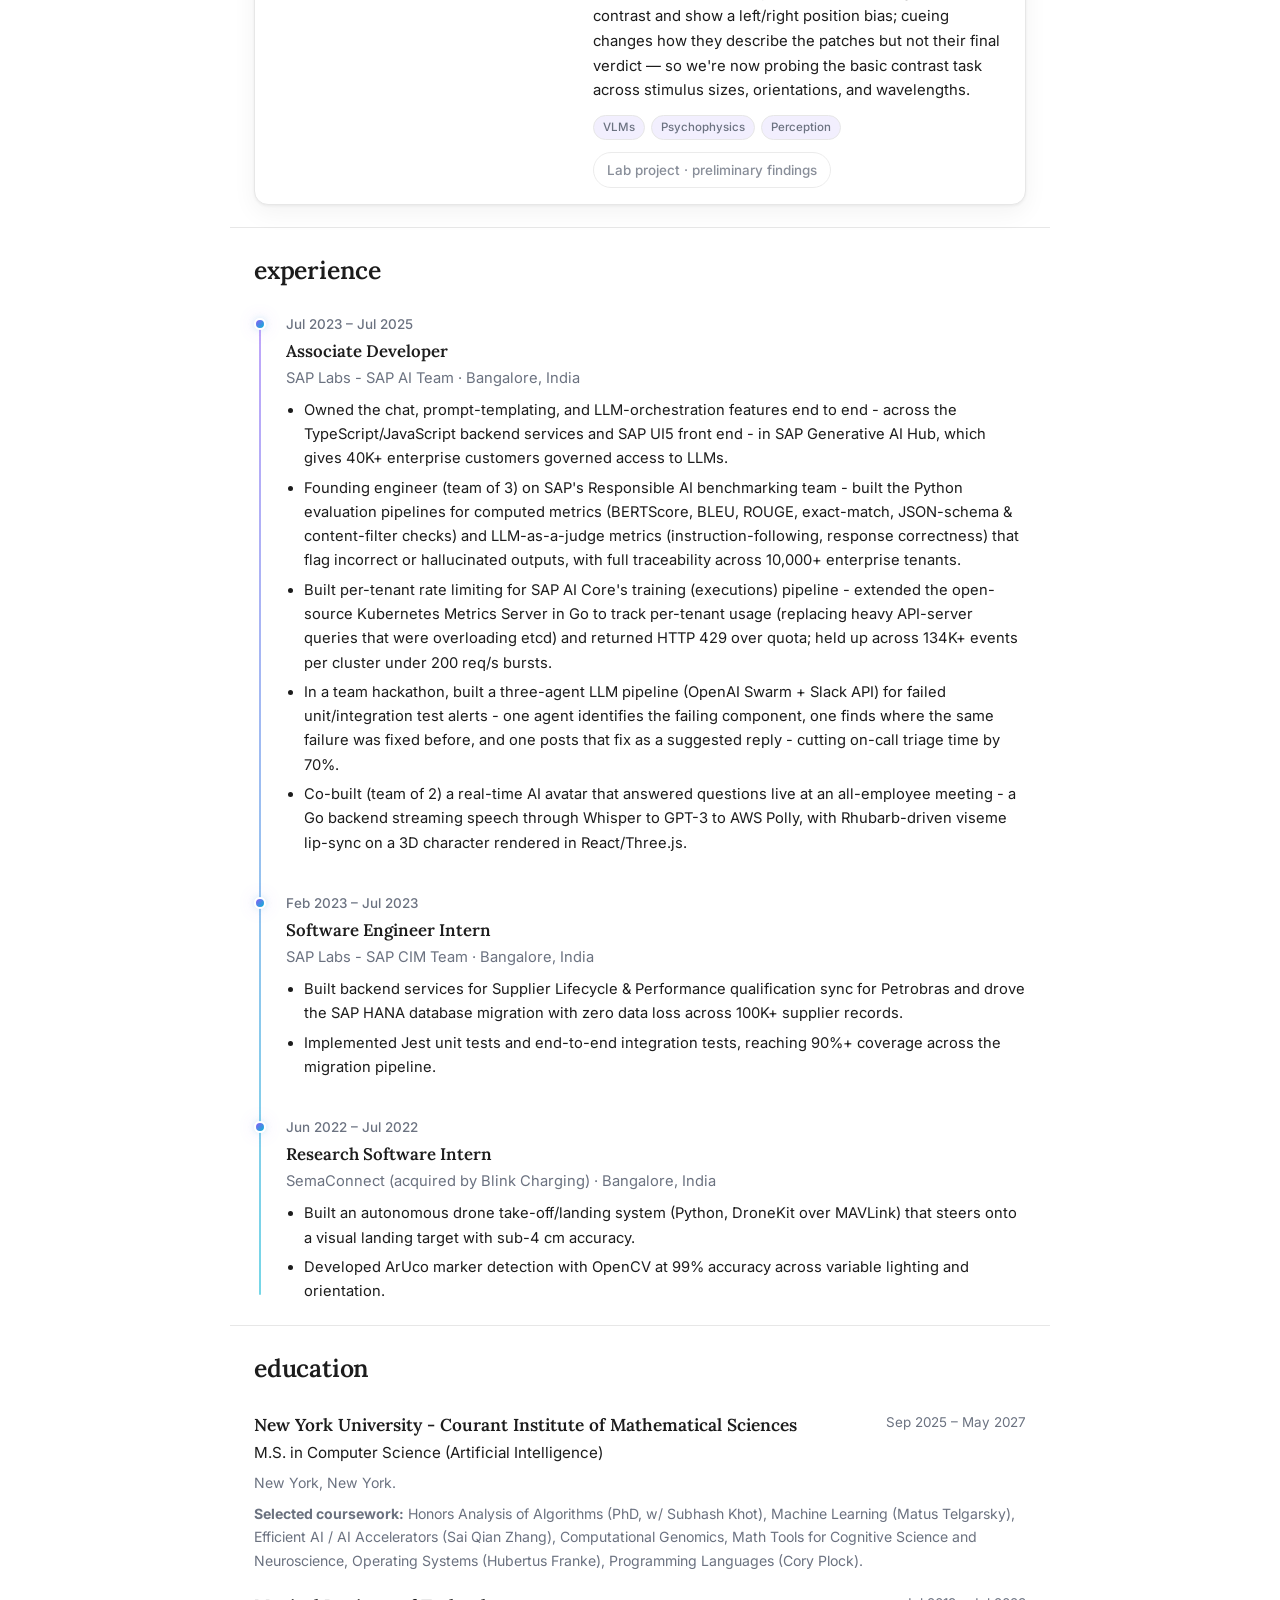
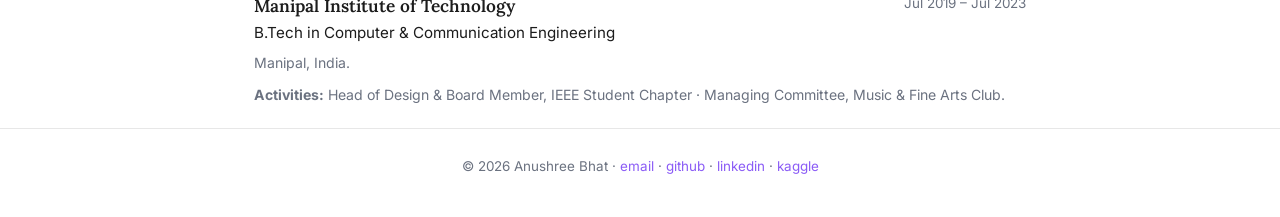
==== commit 530f3d91: "Sync site with updated resume; swap in new SWE resume PDF - Experience: rewrite Responsible-AI bulle" ====
--- a/index.html
+++ b/index.html
@@ -65,7 +65,7 @@
             to 10,000+ enterprise tenants. These days I'm into <strong>LLM efficiency</strong>,
             <strong>vision-language models</strong>, and <strong>ML for biomedical data</strong> - currently
             researching in the Razavian, Grace Lindsay, and AI4CE labs. Always happy to chat, and open to
-            internship and full-time roles.
+            full-time roles starting 2027.
           </p>
         </div>
         <div class="hero-cta">
@@ -73,7 +73,7 @@
             <svg viewBox="0 0 24 24" fill="none" stroke="currentColor" stroke-width="1.9" stroke-linecap="round" stroke-linejoin="round"><rect x="3" y="3" width="7" height="7" rx="1.5"/><rect x="14" y="3" width="7" height="7" rx="1.5"/><rect x="3" y="14" width="7" height="7" rx="1.5"/><rect x="14" y="14" width="7" height="7" rx="1.5"/></svg>
             View Projects
           </a>
-          <a class="btn" href="resume.pdf" target="_blank" rel="noopener">
+          <a class="btn" href="AnushreeBhat_SWE.pdf" target="_blank" rel="noopener">
             <svg viewBox="0 0 24 24" fill="none" stroke="currentColor" stroke-width="1.9" stroke-linecap="round" stroke-linejoin="round"><path d="M14 3h7v7"/><path d="M21 3l-9 9"/><path d="M19 14v5a2 2 0 0 1-2 2H5a2 2 0 0 1-2-2V7a2 2 0 0 1 2-2h5"/></svg>
             View Resume
           </a>
@@ -99,11 +99,11 @@
     </div>
     <div class="news">
       <div class="news-row">
-        <div class="news-date">Fall 2026</div>
-        <div class="news-body">Starting an independent study with the <strong>Razavian Lab</strong> at NYU, benchmarking pathology foundation models (UNI, ABMIL) on NSCLC subtyping.</div>
-      </div>
-      <div class="news-row">
         <div class="news-date">June 2026</div>
+        <div class="news-body">Joined the <strong>Razavian Lab</strong> at NYU — reproduced UNI + ABMIL pathology foundation model results on NSCLC subtyping (~0.970 balanced accuracy, ~0.998 AUROC) and started building a hierarchical JEPA pretrained on ~237K whole-slide images.</div>
+      </div>
+      <div class="news-row">
+        <div class="news-date">May 2026</div>
         <div class="news-body">Joined the <strong>Grace Lindsay Lab</strong> at NYU Center for Data Science to study visual perception in vision-language models with psychophysics-style experiments.</div>
       </div>
       <div class="news-row">
@@ -169,12 +169,13 @@
           <div class="proj-title">Efficient LLM Architecture &amp; Latency Benchmarking (pico-llm)</div>
           <div class="proj-meta">NYU Machine Learning course</div>
           <div class="proj-desc">
-            Implemented and benchmarked three LM architectures - k-gram MLP, LSTM, and a Transformer
-            with KV-cache decoding - in PyTorch, evaluating generation quality, inference latency, and
-            efficiency trade-offs across model sizes with an end-to-end training/inference pipeline and
-            nucleus (top-p) sampling.
-          </div>
-          <div class="tags"><span class="tag">Transformers</span><span class="tag">KV-Cache</span><span class="tag">Benchmarking</span></div>
+            Built a small GPT-style language model from scratch and compared it to LSTM and k-gram
+            baselines, then studied how design choices affect it — hyperparameters, dataset and embedding
+            size, pre-norm vs post-norm, positional embeddings, and attention variants (KV-cache, linear,
+            sparse top-k). Finally visualized attention heads and used sparse-autoencoder features to
+            surface interpretable circuits inside the model.
+          </div>
+          <div class="tags"><span class="tag">Transformers</span><span class="tag">Ablations</span><span class="tag">Interpretability</span></div>
           <div class="links">
             <a class="btn" href="https://github.com/anushreebhat2001/pico-llm" target="_blank" rel="noopener">
               <svg viewBox="0 0 24 24" fill="currentColor"><path d="M12 .5C5.7.5.5 5.7.5 12c0 5.1 3.3 9.4 7.9 10.9.6.1.8-.2.8-.6v-2c-3.2.7-3.9-1.5-3.9-1.5-.5-1.3-1.3-1.7-1.3-1.7-1.1-.7.1-.7.1-.7 1.2.1 1.8 1.2 1.8 1.2 1 1.8 2.8 1.3 3.5 1 .1-.8.4-1.3.7-1.6-2.6-.3-5.3-1.3-5.3-5.7 0-1.3.5-2.3 1.2-3.1-.1-.3-.5-1.5.1-3.1 0 0 1-.3 3.3 1.2a11.5 11.5 0 0 1 6 0C17.3 4.7 18.3 5 18.3 5c.6 1.6.2 2.8.1 3.1.8.8 1.2 1.8 1.2 3.1 0 4.4-2.7 5.4-5.3 5.7.4.4.8 1.1.8 2.2v3.3c0 .4.2.7.8.6 4.6-1.5 7.9-5.8 7.9-10.9C23.5 5.7 18.3.5 12 .5Z"/></svg>
@@ -191,19 +192,19 @@
         </div>
         <div>
           <div class="proj-title">Perception-Guided mCBCT for Robotic Bronchoscopy</div>
-          <div class="proj-meta">AI4CE Lab, NYU (with NYU Langone) · May 2026 – Present</div>
+          <div class="proj-meta">AI4CE Lab, NYU (with NYU Langone) · May – Aug 2026</div>
           <div class="proj-desc">
             A two-lane perception system for mobile cone-beam CT (mCBCT) positioning in robotic
             bronchoscopy. One lane fits SMPL body models to pre-op chest CT and live RGB-D human-mesh
             regressors, registering them via ICP to transport a lung nodule's 3D position into the OR
-            frame (~4 mm error in CT-space validation). The other builds an OR digital twin from fixed
-            RGB-D cameras — metric 3D reconstruction plus continuous C-arm tracking (SAM video segmentation
-            + CAD registration) to localize the mCBCT isocenter and compute a real-time guidance vector to
-            the lesion.
+            frame — localizing the nodule to under 15 mm against an 8 cm clinical tolerance. The other
+            builds an OR digital twin from fixed RGB-D cameras — metric 3D reconstruction plus continuous
+            C-arm tracking (SAM video segmentation + CAD registration) to localize the mCBCT isocenter and
+            compute a real-time guidance vector to the lesion.
           </div>
           <div class="tags"><span class="tag">Medical Imaging</span><span class="tag">3D Perception</span><span class="tag">Robotics</span></div>
           <div class="links">
-            <span class="btn disabled">Lab project · in progress</span>
+            <span class="btn disabled">Lab project · completed</span>
           </div>
         </div>
       </article>
@@ -215,15 +216,17 @@
         </div>
         <div>
           <div class="proj-title">Pathology Foundation Model Benchmarking</div>
-          <div class="proj-meta">Razavian Lab, NYU · Fall 2026 – Present</div>
-          <div class="proj-desc">
-            A benchmark harness for pathology foundation models: frozen encoder → cached per-tile embeddings
-            → ABMIL aggregator → classification head, with one slide manifest as the source of truth for
-            splits. Reproduced published UNI&nbsp;v1 + ABMIL results on NSCLC subtyping (LUAD vs LUSC) at
-            ~0.970 balanced accuracy and ~0.998 AUROC - within bootstrap confidence intervals. Extending
-            the harness to UNI2 and TCGA pan-cancer survival.
-          </div>
-          <div class="tags"><span class="tag">Medical ML</span><span class="tag">Foundation Models</span><span class="tag">MIL</span></div>
+          <div class="proj-meta">Razavian Lab, NYU · Jun 2026 – Present</div>
+          <div class="proj-desc">
+            Two threads. (1) A benchmark harness — frozen encoder → cached per-tile embeddings → ABMIL
+            aggregator → classification head — that reproduced published UNI&nbsp;v1 + ABMIL results on
+            NSCLC subtyping (LUAD vs LUSC) at ~0.970 balanced accuracy and ~0.998 AUROC, within bootstrap
+            confidence intervals. (2) Building a self-supervised hierarchical JEPA that learns whole-slide
+            representations by predicting masked tissue regions in latent space (not pixels), pretrained on
+            ~237K slides from NYU and HISTAI and evaluated against TITAN on survival prediction and
+            rare-subtype classification on held-out TCGA.
+          </div>
+          <div class="tags"><span class="tag">Medical ML</span><span class="tag">Foundation Models</span><span class="tag">Self-Supervised</span></div>
           <div class="links">
             <span class="btn disabled">Lab project · code not public</span>
           </div>
@@ -237,17 +240,19 @@
         </div>
         <div>
           <div class="proj-title">Visual Perception in Vision-Language Models</div>
-          <div class="proj-meta">Grace Lindsay Lab, NYU CDS · Jun 2026 – Present</div>
-          <div class="proj-desc">
-            Built a reference database of 60+ open-weight VLM families classified by vision–language fusion
-            architecture (MLP projector, resampler/Q-Former, cross-attention, deep fusion) to link
-            behavioral effects to mechanism. Designing psychophysics-style detection experiments adapting
-            Gabor-in-noise paradigms to VLMs, sweeping stimulus parameters to locate detection thresholds
-            and adding zero-contrast catch trials to separate detection from prompt compliance.
-          </div>
-          <div class="tags"><span class="tag">VLMs</span><span class="tag">Psychophysics</span><span class="tag">Interpretability</span></div>
-          <div class="links">
-            <span class="btn disabled">Lab project · results pending</span>
+          <div class="proj-meta">Grace Lindsay Lab, NYU CDS · May 2026 – Present</div>
+          <div class="proj-desc">
+            Testing whether vision-language models (Claude, Gemini) show a human-like attention effect —
+            that attending to a stimulus makes it look higher-contrast — by replicating Luo et al. We show
+            two Gabor patches of varying contrast, cue one side through the text prompt, and check whether
+            the cue shifts the model's "Same vs. Different" judgment. So far the models mostly answer
+            "Same" regardless of contrast and show a left/right position bias; cueing changes how they
+            describe the patches but not their final verdict — so we're now probing the basic contrast task
+            across stimulus sizes, orientations, and wavelengths.
+          </div>
+          <div class="tags"><span class="tag">VLMs</span><span class="tag">Psychophysics</span><span class="tag">Perception</span></div>
+          <div class="links">
+            <span class="btn disabled">Lab project · preliminary findings</span>
           </div>
         </div>
       </article>
@@ -265,10 +270,11 @@
         <div class="xp-role">Associate Developer</div>
         <div class="xp-org">SAP Labs - SAP AI Team · Bangalore, India</div>
         <ul class="xp-bullets">
-          <li>Founding engineer on SAP's Responsible AI benchmarking team - built RAG-based and BERTScore evaluation pipelines to detect LLM hallucinations and bias with full traceability across 10,000+ enterprise tenants.</li>
-          <li>Built scalable Kubernetes infrastructure enforcing per-tenant execution isolation across 134K+ events per cluster, reliable under 200 req/s burst traffic.</li>
-          <li>Built a multi-agent orchestration system (OpenAI Swarm) that automated internal bug triaging, cutting manual review time of Slack alerts by 70%.</li>
-          <li>Shipped AI-powered features - chat interfaces, prompt templating, LLM orchestration - into SAP's Generative AI Hub, adopted by 40K+ enterprise customers.</li>
+          <li>Owned the chat, prompt-templating, and LLM-orchestration features end to end - across the TypeScript/JavaScript backend services and SAP UI5 front end - in SAP Generative AI Hub, which gives 40K+ enterprise customers governed access to LLMs.</li>
+          <li>Founding engineer (team of 3) on SAP's Responsible AI benchmarking team - built the Python evaluation pipelines for computed metrics (BERTScore, BLEU, ROUGE, exact-match, JSON-schema &amp; content-filter checks) and LLM-as-a-judge metrics (instruction-following, response correctness) that flag incorrect or hallucinated outputs, with full traceability across 10,000+ enterprise tenants.</li>
+          <li>Built per-tenant rate limiting for SAP AI Core's training (executions) pipeline - extended the open-source Kubernetes Metrics Server in Go to track per-tenant usage (replacing heavy API-server queries that were overloading etcd) and returned HTTP 429 over quota; held up across 134K+ events per cluster under 200 req/s bursts.</li>
+          <li>In a team hackathon, built a three-agent LLM pipeline (OpenAI Swarm + Slack API) for failed unit/integration test alerts - one agent identifies the failing component, one finds where the same failure was fixed before, and one posts that fix as a suggested reply - cutting on-call triage time by 70%.</li>
+          <li>Co-built (team of 2) a real-time AI avatar that answered questions live at an all-employee meeting - a Go backend streaming speech through Whisper to GPT-3 to AWS Polly, with Rhubarb-driven viseme lip-sync on a 3D character rendered in React/Three.js.</li>
         </ul>
       </div>
 
@@ -289,7 +295,7 @@
         <div class="xp-role">Research Software Intern</div>
         <div class="xp-org">SemaConnect (acquired by Blink Charging) · Bangalore, India</div>
         <ul class="xp-bullets">
-          <li>Built an autonomous drone-landing system (Python DroneKit, MAVLink) with sub-4 cm landing accuracy on EV charging pods.</li>
+          <li>Built an autonomous drone take-off/landing system (Python, DroneKit over MAVLink) that steers onto a visual landing target with sub-4 cm accuracy.</li>
           <li>Developed ArUco marker detection with OpenCV at 99% accuracy across variable lighting and orientation.</li>
         </ul>
       </div>
@@ -307,7 +313,7 @@
         </div>
         <div class="edu-date">Sep 2025 – May 2027</div>
         <div class="edu-sub">New York, New York.
-          <div style="margin-top:8px"><strong>Selected coursework:</strong> Quantum Computing (PhD, w/ Oded Regev), Honors Analysis of Algorithms (PhD, w/ Subhash Khot), Machine Learning (Matus Telgarsky), Efficient AI / AI Accelerators (Sai Qian Zhang), Operating Systems (Hubertus Franke), Programming Languages (Cory Plock).</div>
+          <div style="margin-top:8px"><strong>Selected coursework:</strong> Honors Analysis of Algorithms (PhD, w/ Subhash Khot), Machine Learning (Matus Telgarsky), Efficient AI / AI Accelerators (Sai Qian Zhang), Computational Genomics, Math Tools for Cognitive Science and Neuroscience, Operating Systems (Hubertus Franke), Programming Languages (Cory Plock).</div>
         </div>
       </div>
 
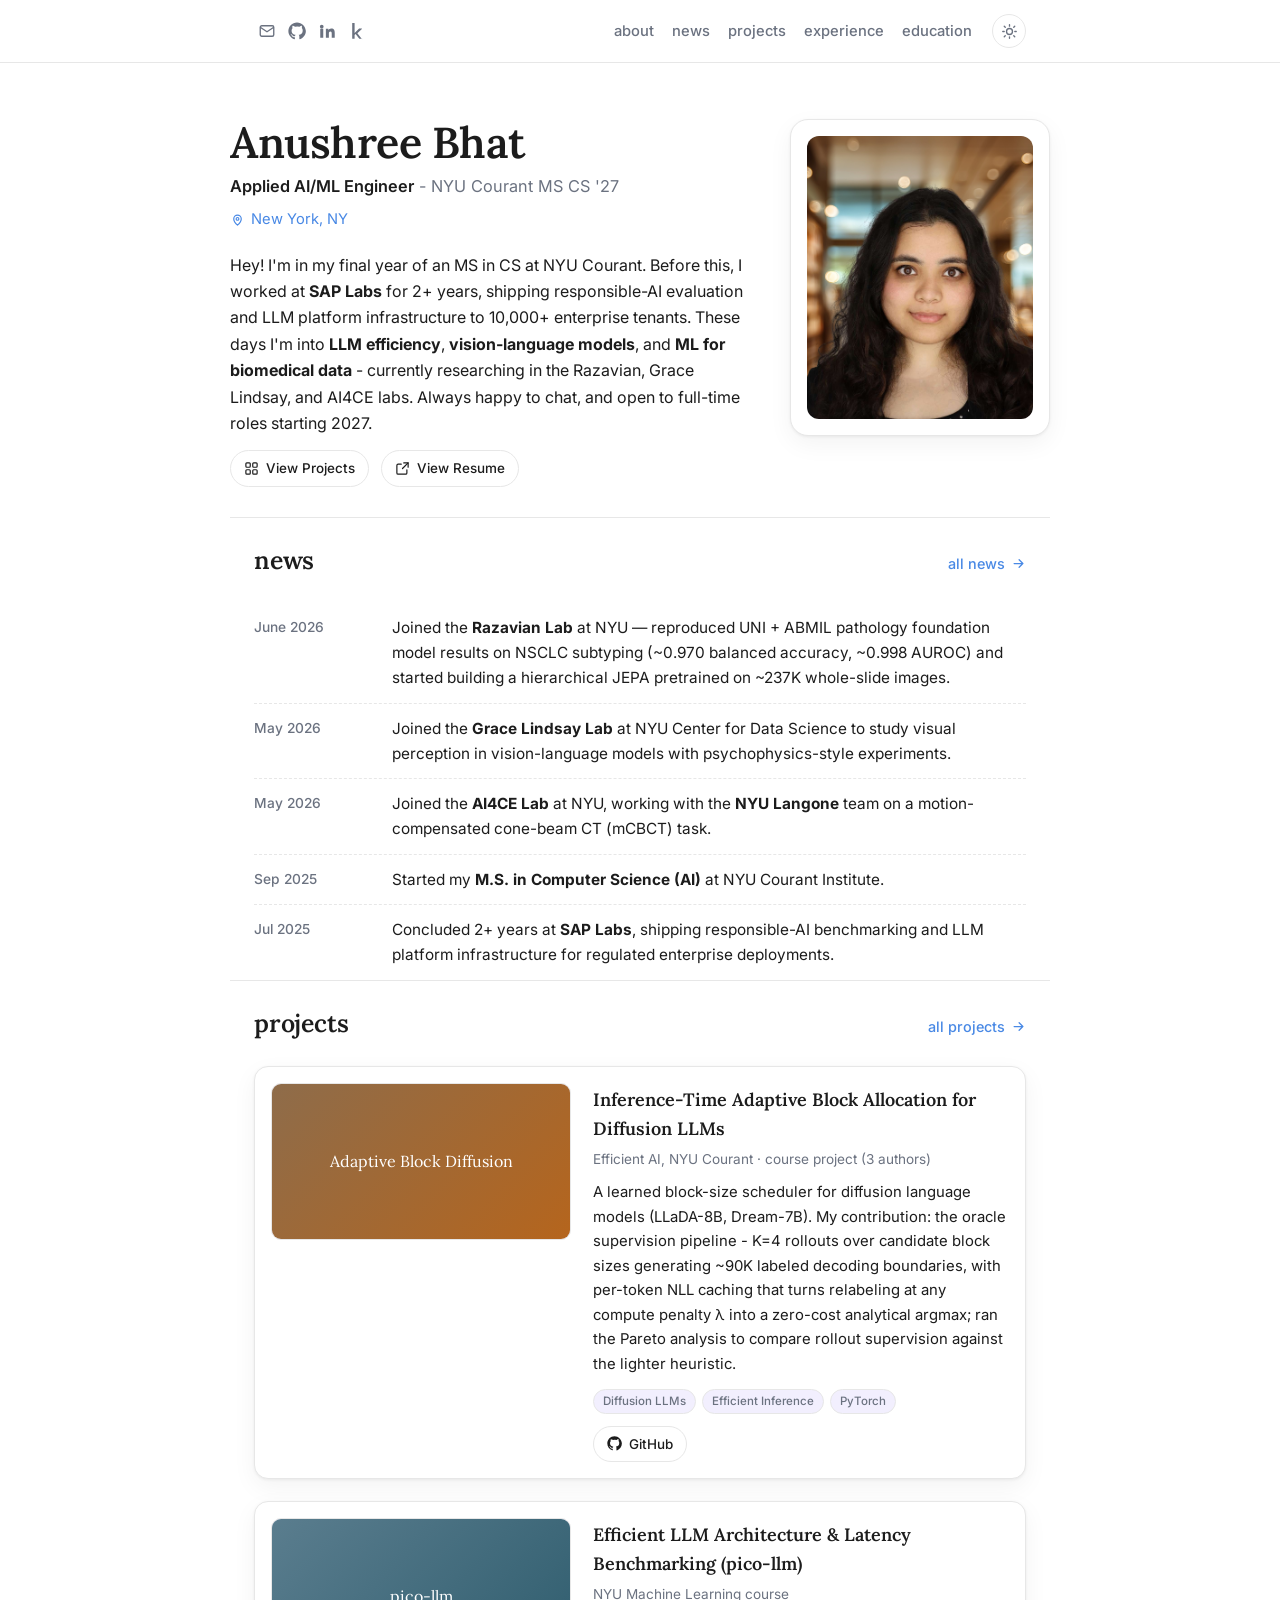
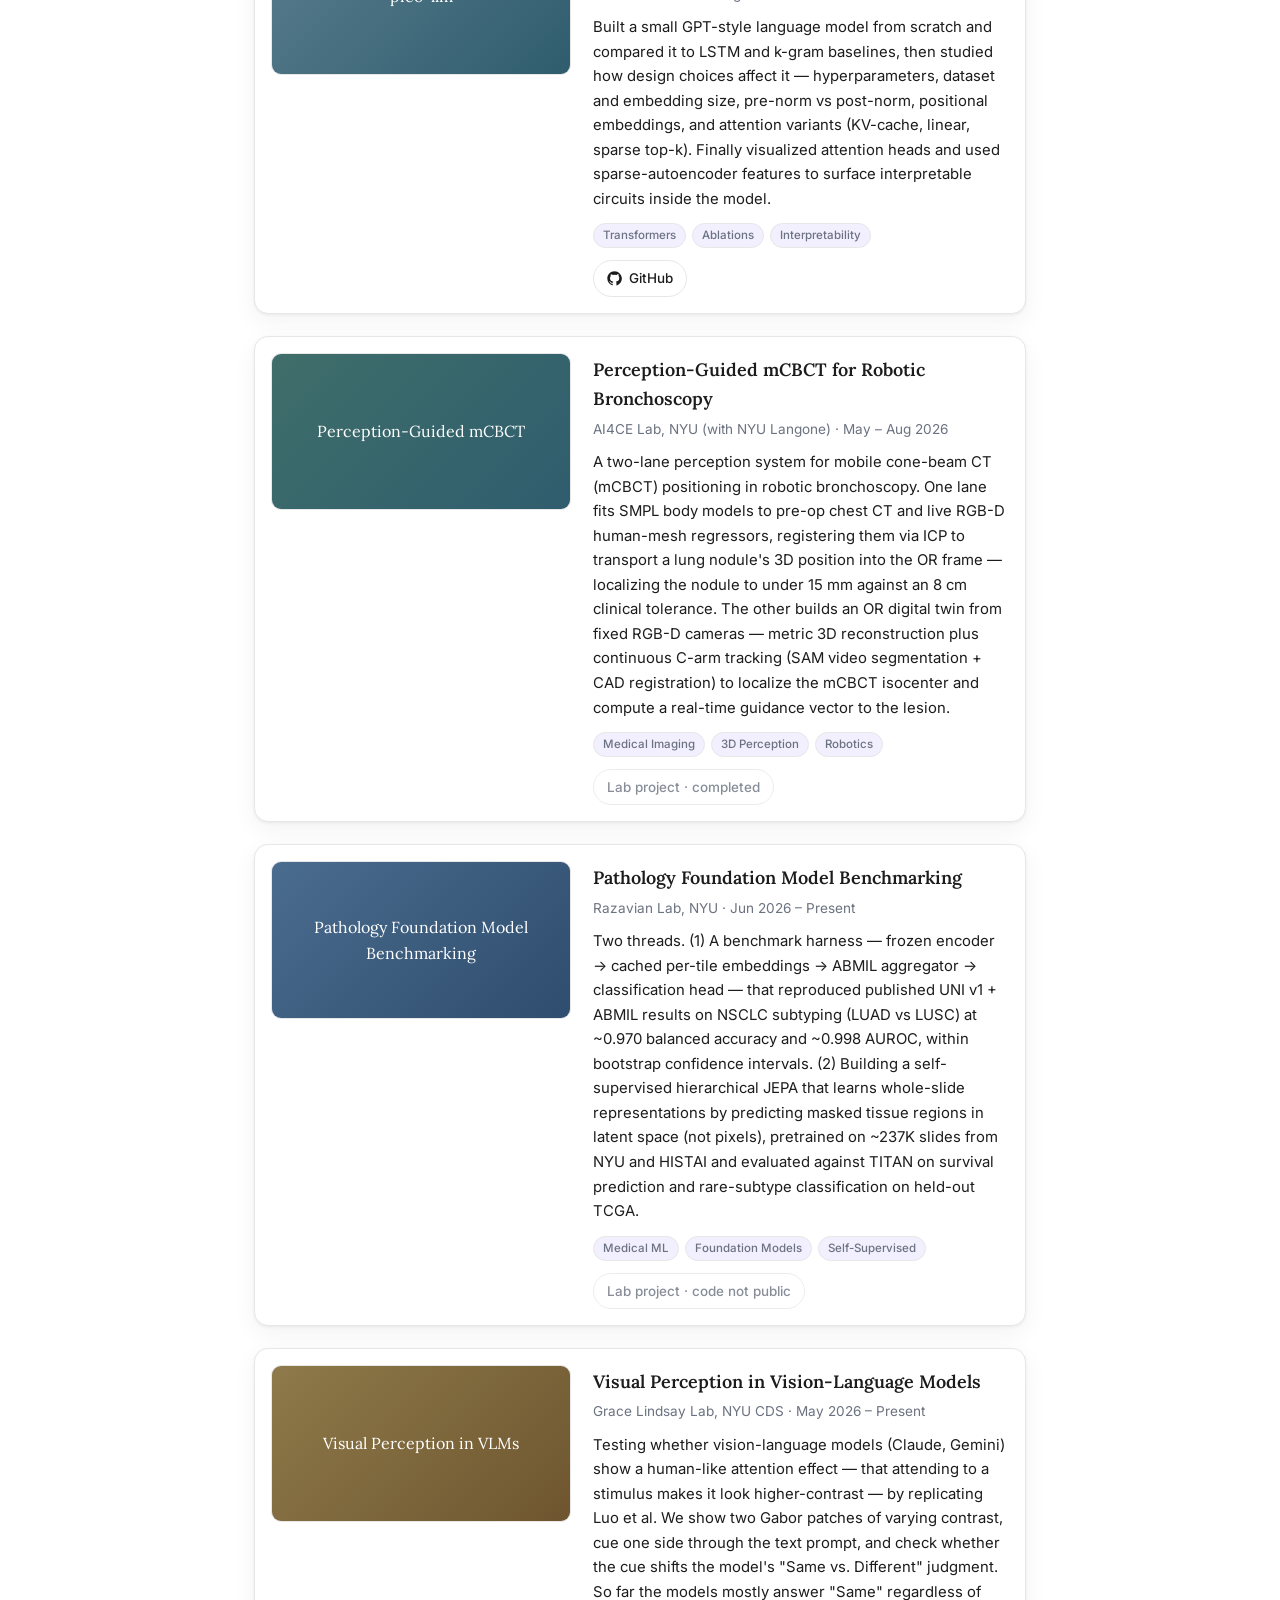
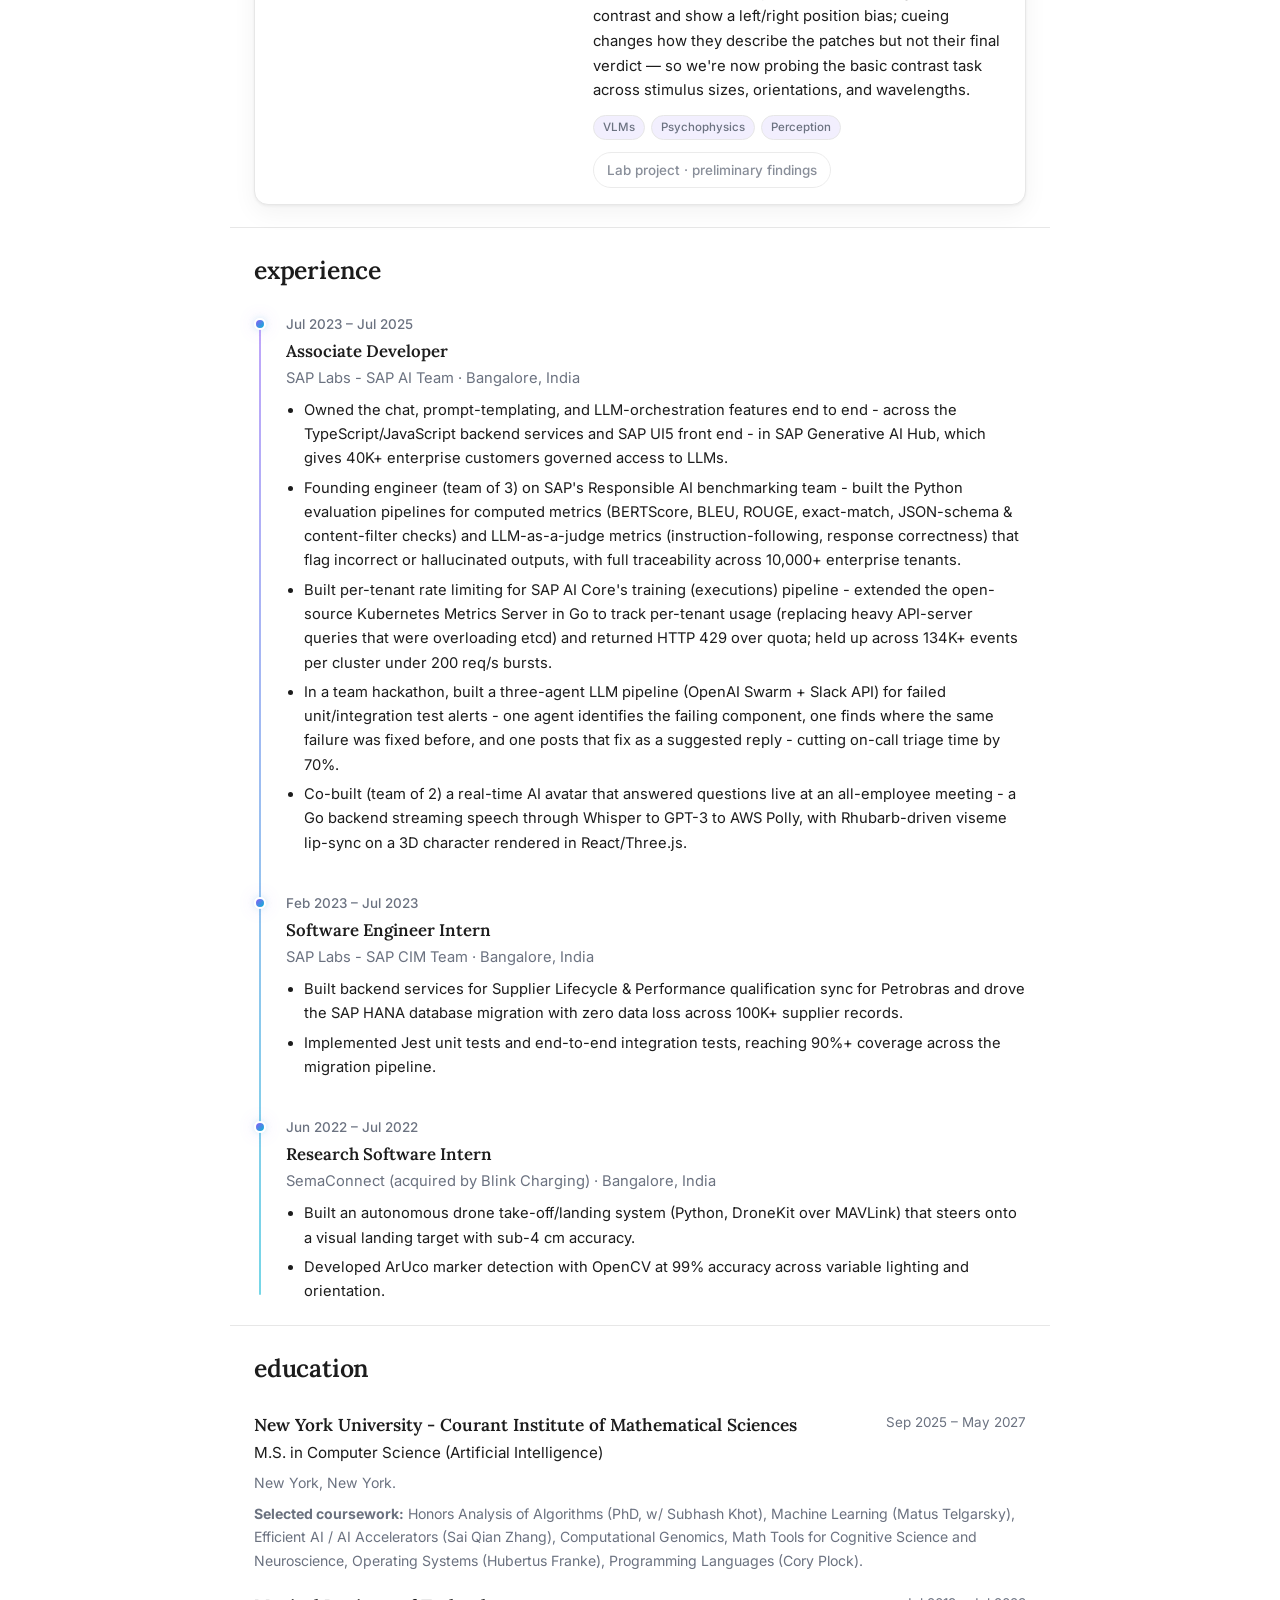
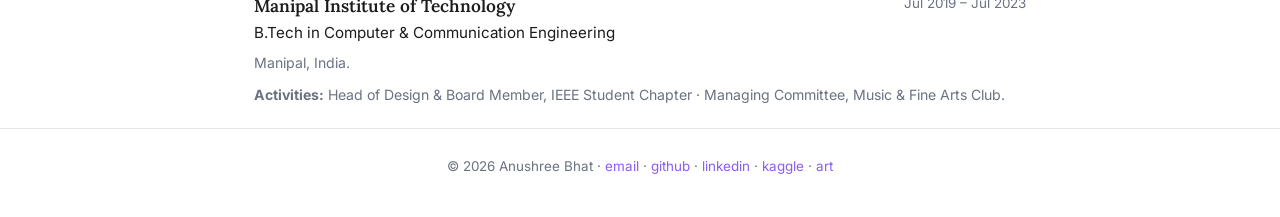
==== commit ab18c532: "Add standalone art page with subtle footer link New art.html gallery (site-styled, manifest-driven g" ====
--- a/index.html
+++ b/index.html
@@ -336,7 +336,8 @@
     <a href="mailto:anushreebhat2001@gmail.com">email</a> ·
     <a href="https://github.com/anushreebhat2001" target="_blank" rel="noopener">github</a> ·
     <a href="https://www.linkedin.com/in/anushreebhat2001" target="_blank" rel="noopener">linkedin</a> ·
-    <a href="https://www.kaggle.com/anushreebhat" target="_blank" rel="noopener">kaggle</a>
+    <a href="https://www.kaggle.com/anushreebhat" target="_blank" rel="noopener">kaggle</a> ·
+    <a href="art.html">art</a>
   </footer>
 
   <script src="app.js"></script>
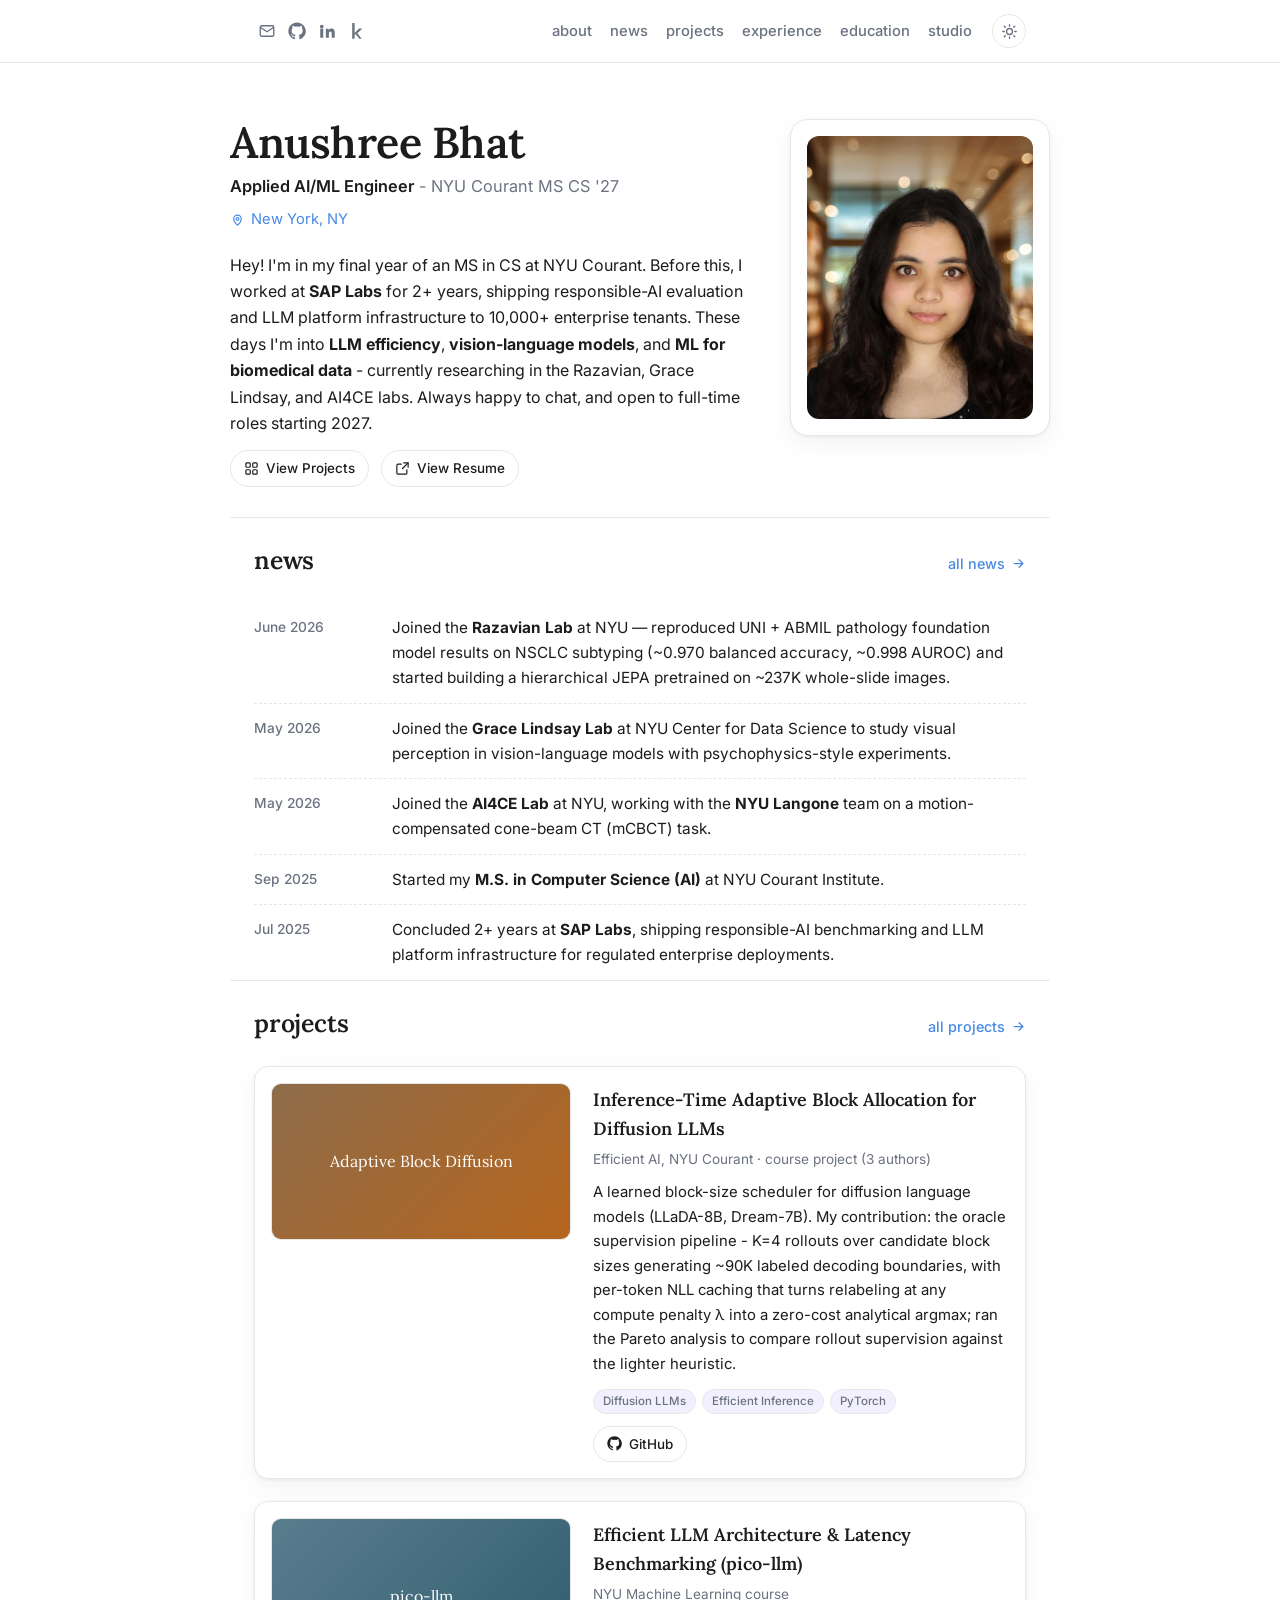
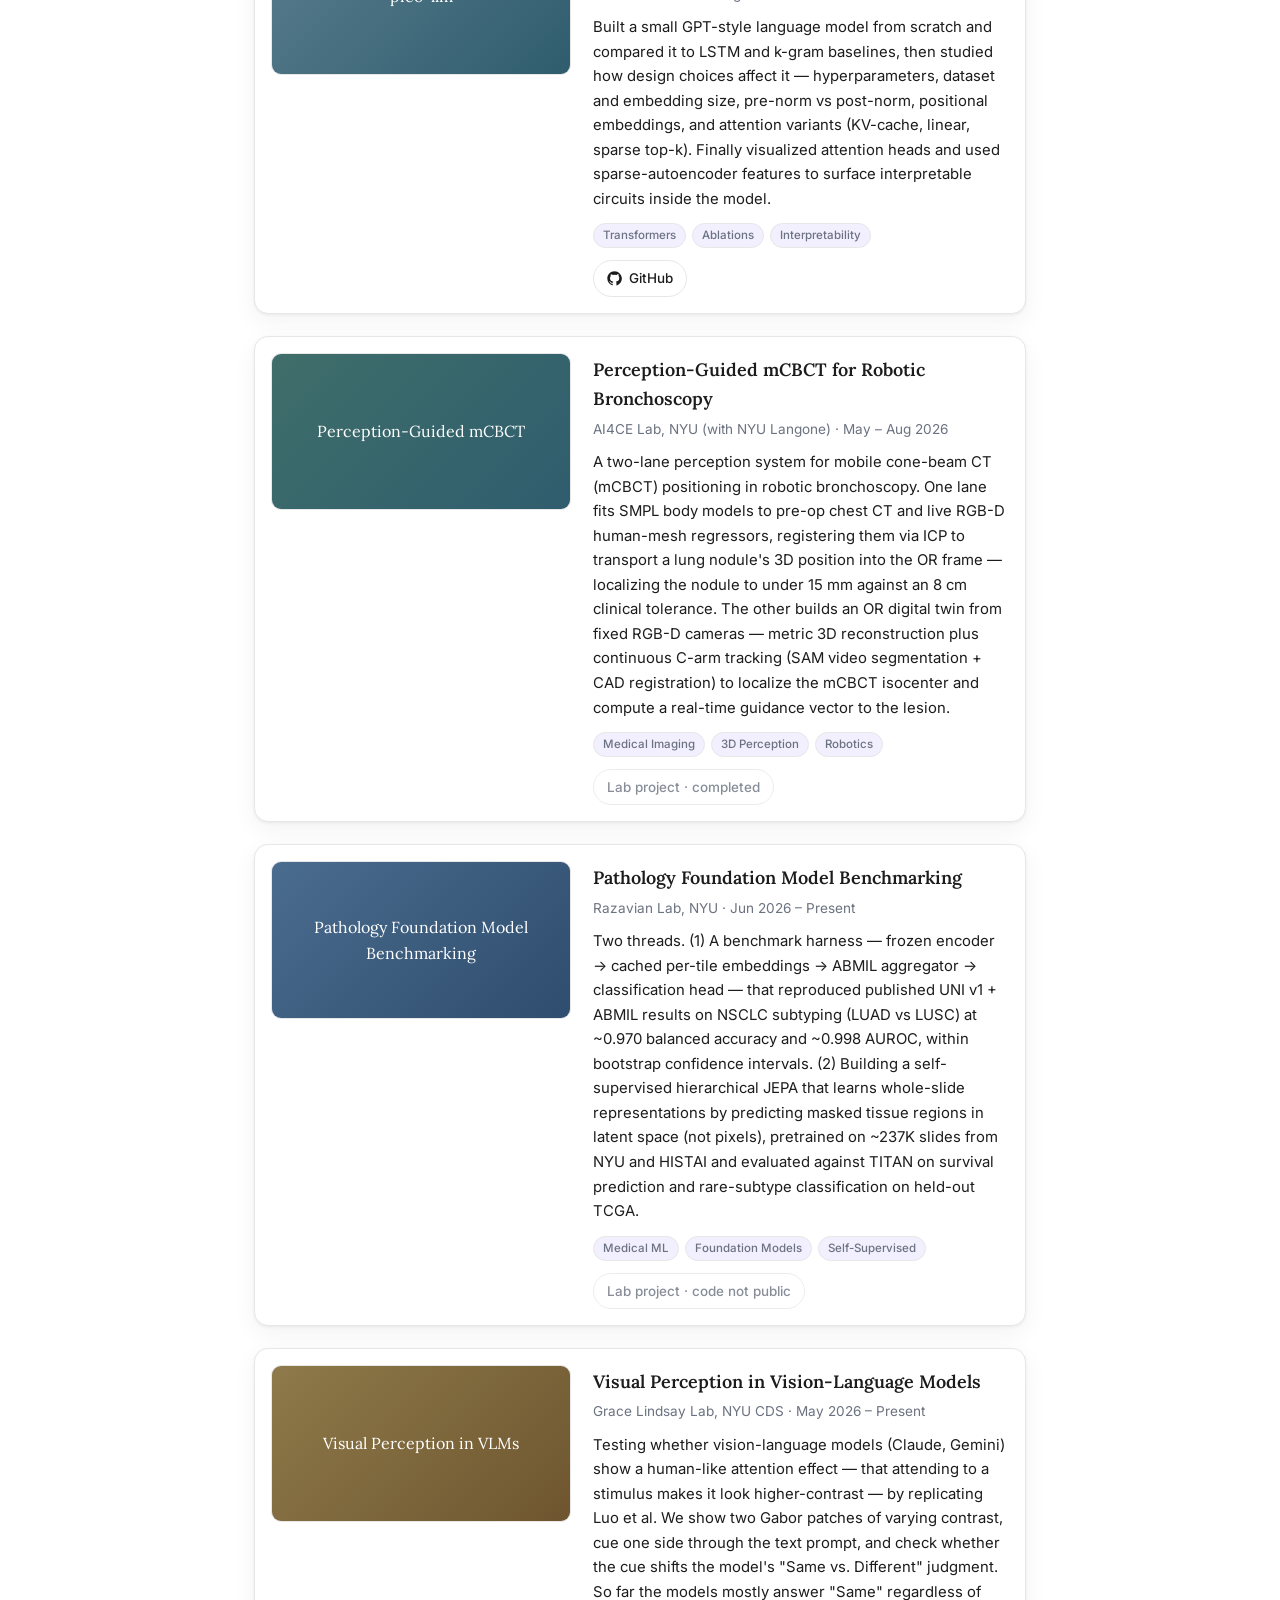
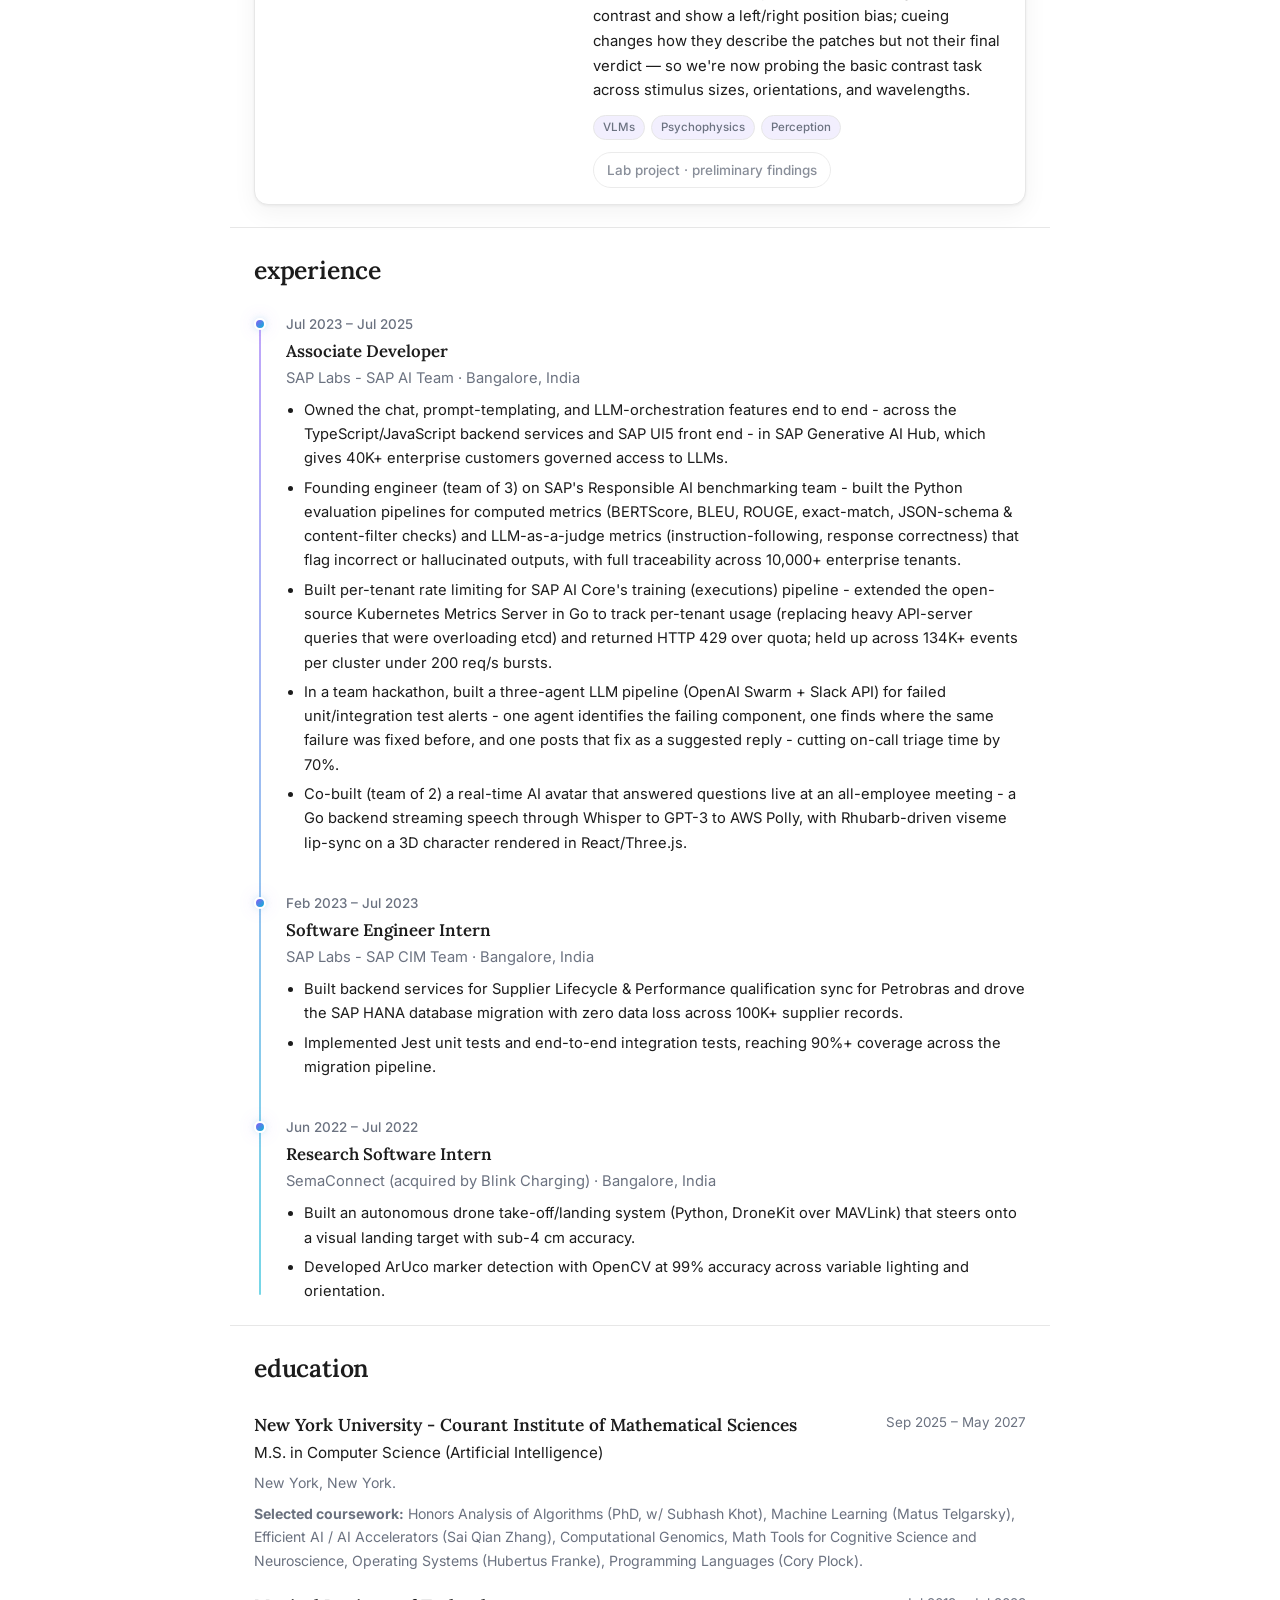
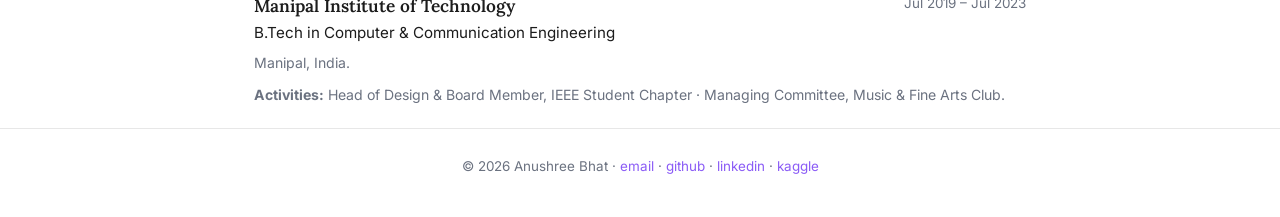
==== commit 9d34aedc: "Move studio link to nav; trim art page copy - Add "studio" to the main nav on all pages (was footer-" ====
--- a/index.html
+++ b/index.html
@@ -38,6 +38,7 @@
         <a class="page" href="#projects">projects</a>
         <a class="page" href="#experience">experience</a>
         <a class="page" href="#education">education</a>
+        <a class="page" href="art.html">studio</a>
         <button id="theme-toggle" class="theme-toggle" type="button" title="Toggle light / dark" aria-label="Toggle light / dark">
           <svg class="icon-sun" viewBox="0 0 24 24" fill="none" stroke="currentColor" stroke-width="1.9" stroke-linecap="round"><circle cx="12" cy="12" r="4.2"/><path d="M12 2.5v2M12 19.5v2M4.6 4.6l1.4 1.4M18 18l1.4 1.4M2.5 12h2M19.5 12h2M4.6 19.4 6 18M18 6l1.4-1.4"/></svg>
           <svg class="icon-moon" viewBox="0 0 24 24" fill="currentColor"><path d="M21 12.8A8.5 8.5 0 1 1 11.2 3a6.8 6.8 0 0 0 9.8 9.8Z"/></svg>
@@ -336,8 +337,7 @@
     <a href="mailto:anushreebhat2001@gmail.com">email</a> ·
     <a href="https://github.com/anushreebhat2001" target="_blank" rel="noopener">github</a> ·
     <a href="https://www.linkedin.com/in/anushreebhat2001" target="_blank" rel="noopener">linkedin</a> ·
-    <a href="https://www.kaggle.com/anushreebhat" target="_blank" rel="noopener">kaggle</a> ·
-    <a href="art.html">art</a>
+    <a href="https://www.kaggle.com/anushreebhat" target="_blank" rel="noopener">kaggle</a>
   </footer>
 
   <script src="app.js"></script>
